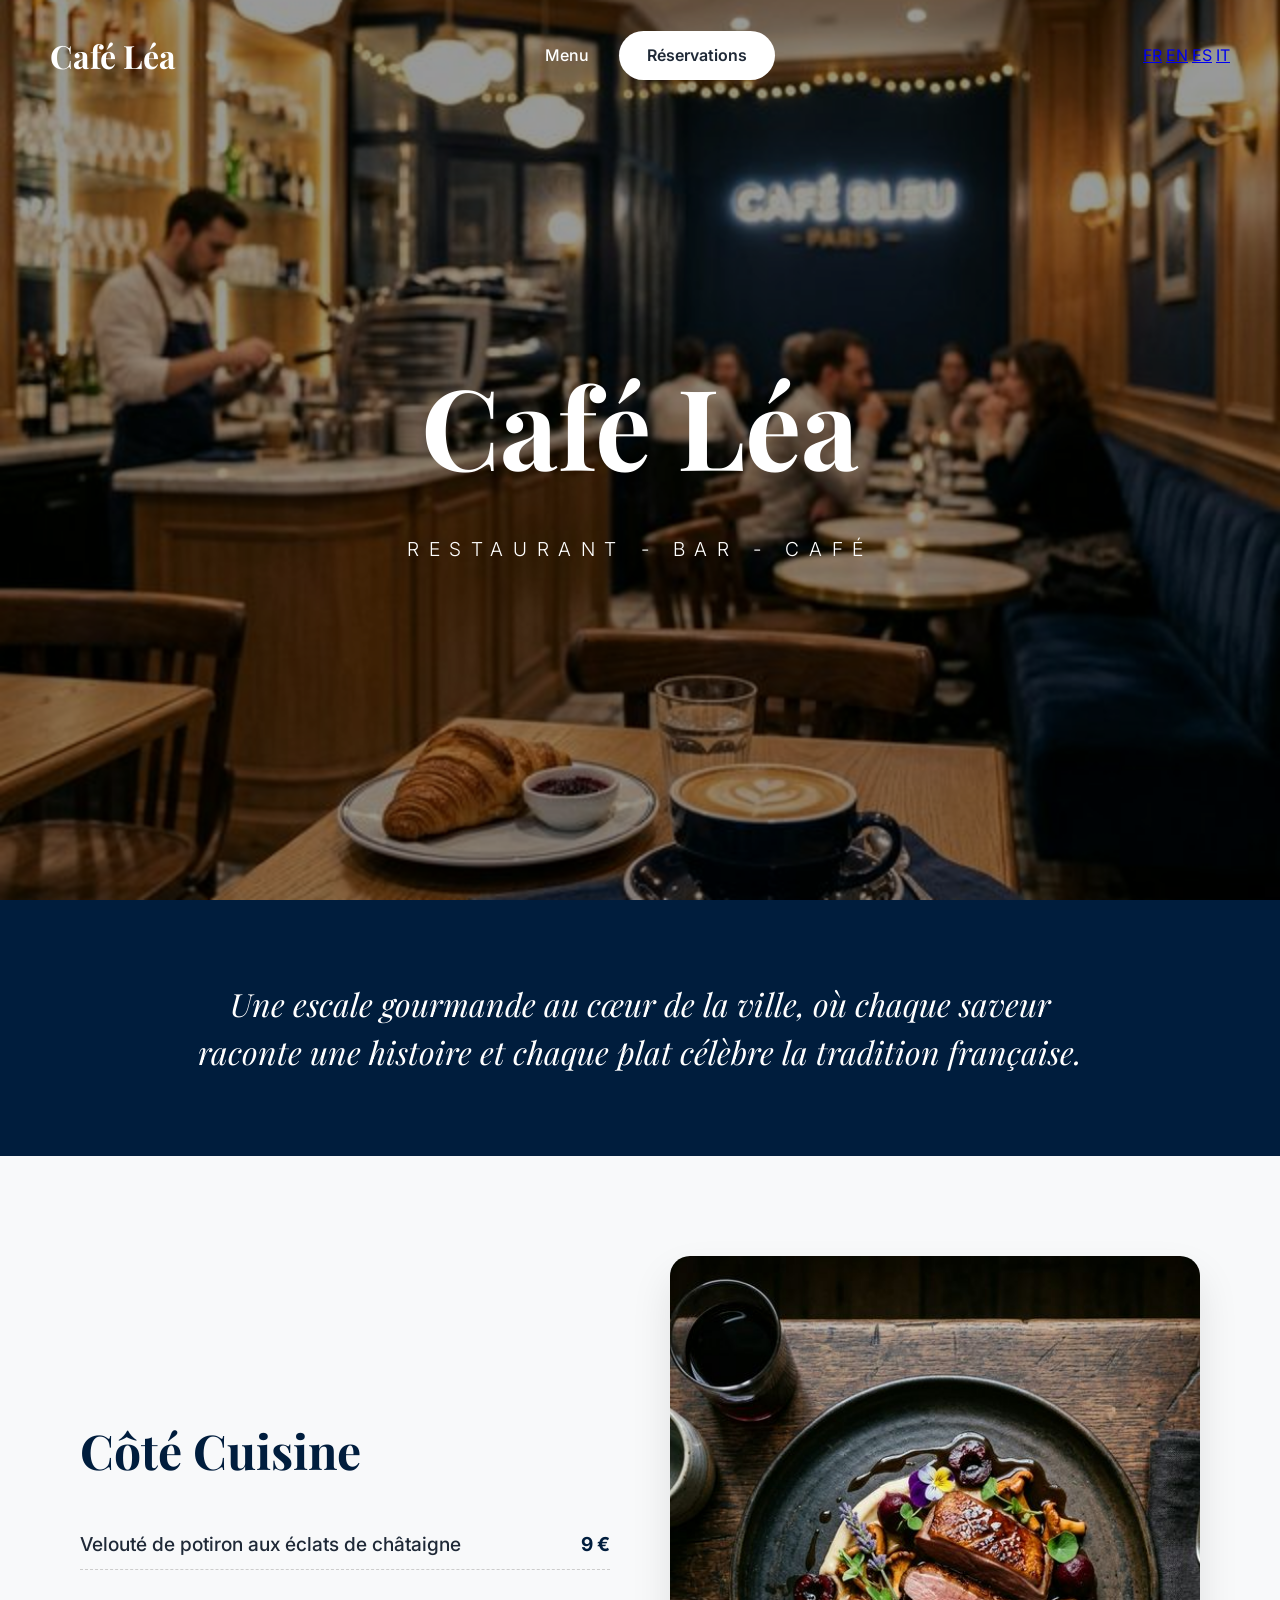
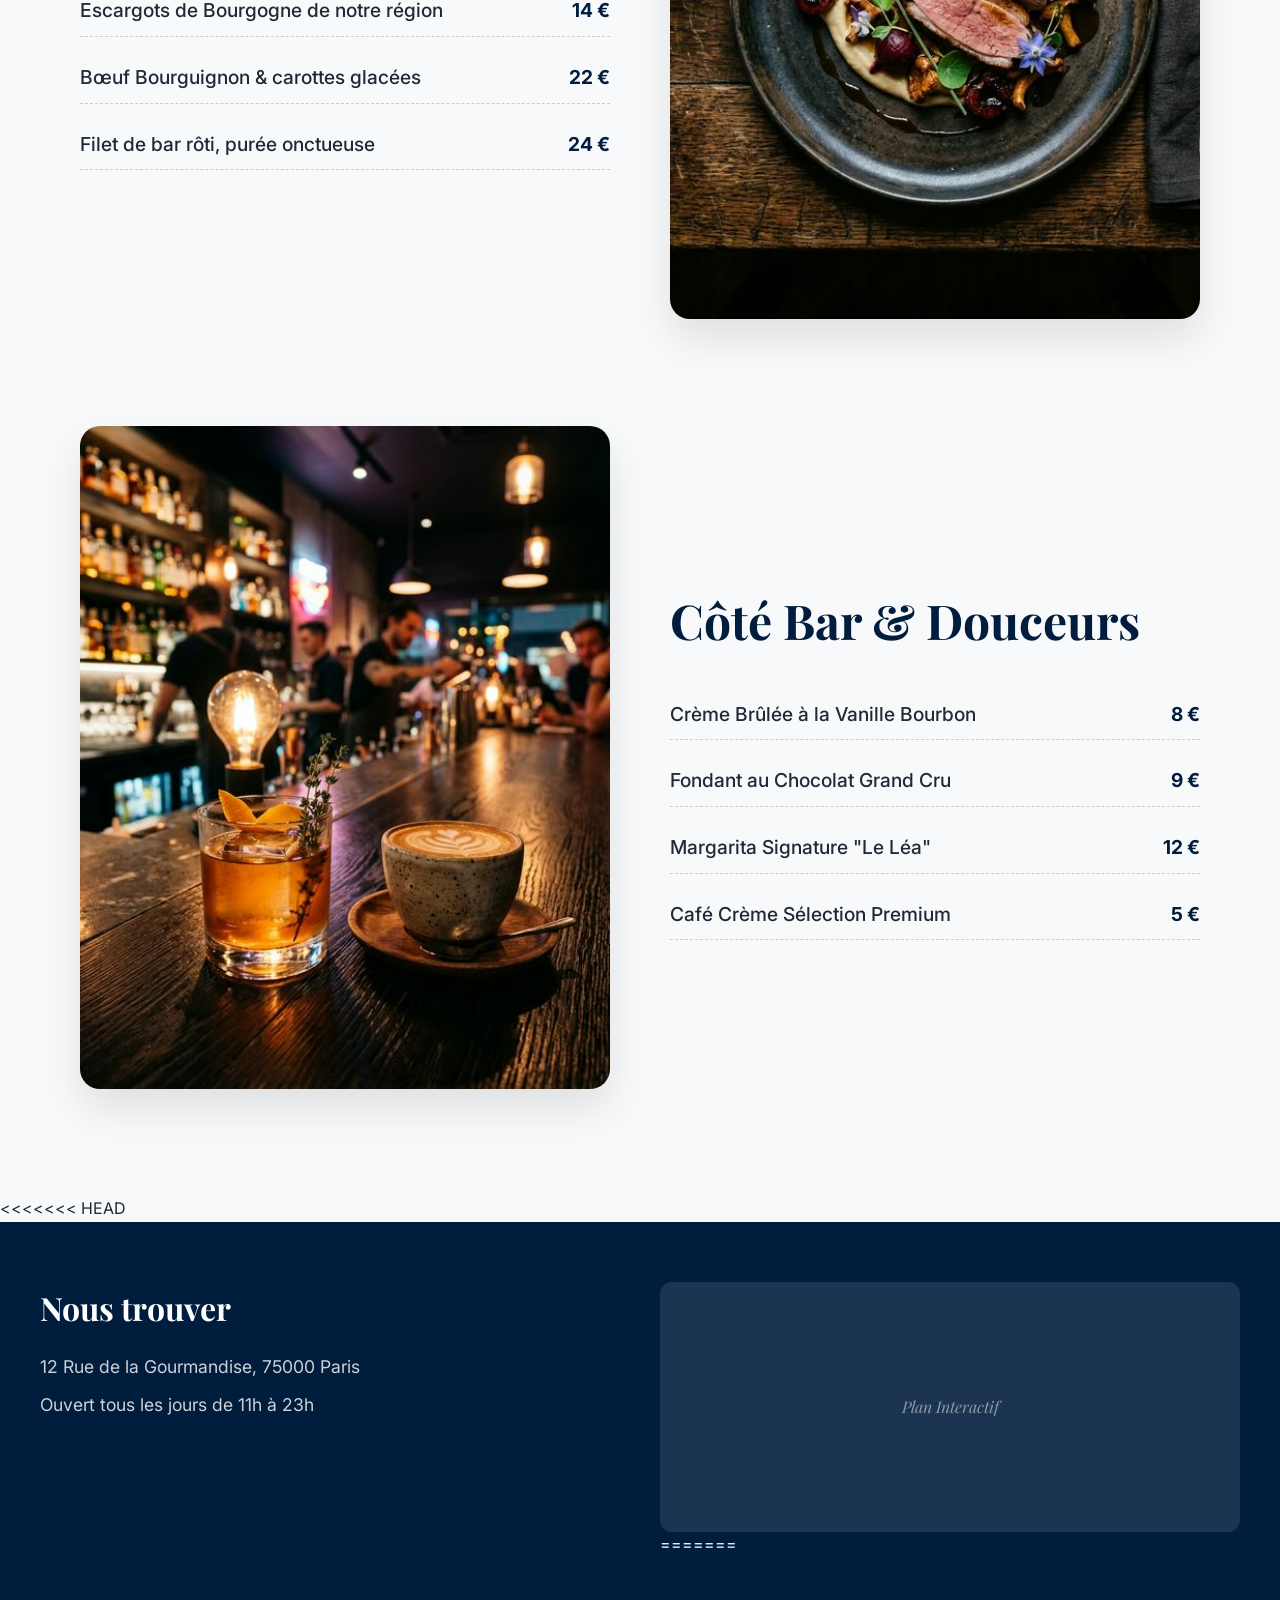
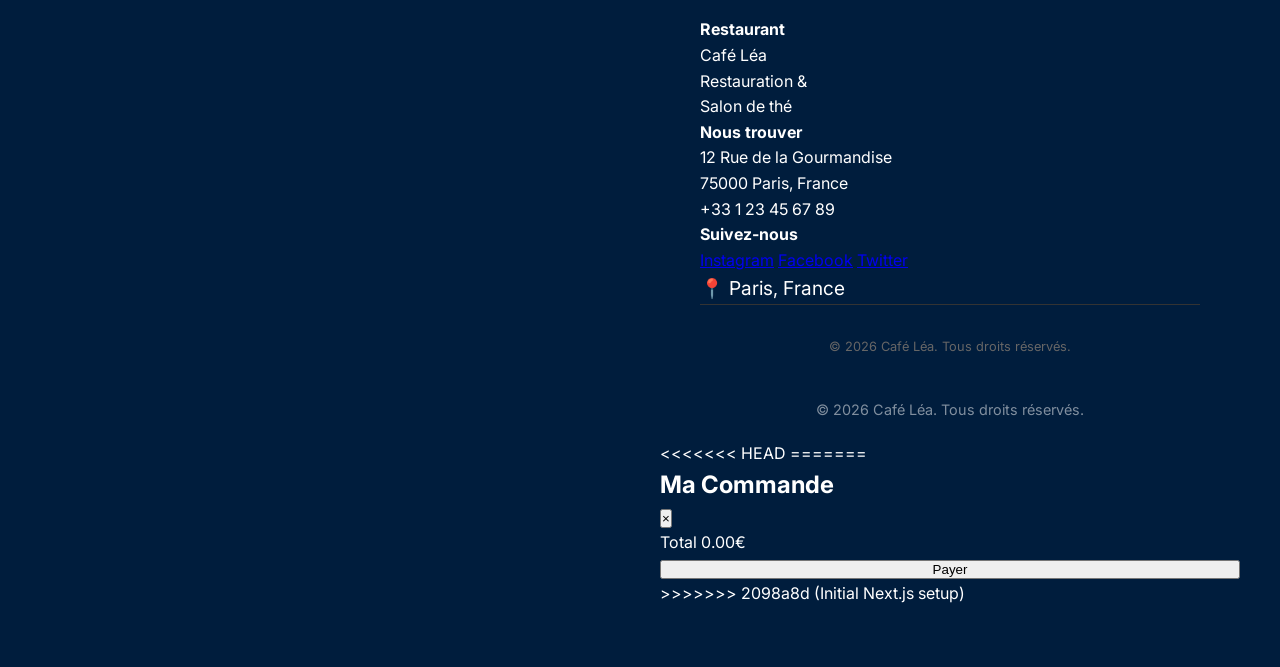
==== index.html @ f62dc9c4 "Initial Next.js setup" ====
<!DOCTYPE html>
<html lang="fr">

<head>
    <meta charset="UTF-8">
    <meta name="viewport" content="width=device-width, initial-scale=1.0">
    <title>Café Léa - Restaurant & Bar</title>
    <link rel="stylesheet" href="style.css">
    <link
        href="https://fonts.googleapis.com/css2?family=Playfair+Display:wght@400;600;700&family=Inter:wght@300;400;500;600&display=swap"
        rel="stylesheet">
</head>

<body>
    <!-- Header Navigation -->
    <header class="top-nav">
        <div class="logo">Café Léa</div>
        <nav>
            <a href="#menu" class="nav-link">Menu</a>
            <a href="reservation.html" class="nav-btn-reservation">Réservations</a>
        </nav>
        <div class="lang-switcher">
            <a href="#" class="lang-btn" data-lang="fr">FR</a>
            <a href="#" class="lang-btn" data-lang="en">EN</a>
            <a href="#" class="lang-btn" data-lang="es">ES</a>
            <a href="#" class="lang-btn" data-lang="it">IT</a>
        </div>
    </header>

    <!-- Hero Section -->
    <section class="hero" style="background-image: url('images/hero.png');">
        <div class="hero-overlay"></div>
        <div class="hero-content">
            <h1 class="hero-title">Café Léa</h1>
            <p class="hero-subtitle">RESTAURANT - BAR - CAFÉ</p>
        </div>
    </section>

    <!-- Navy Information Band -->
    <section class="info-band">
        <p>Une escale gourmande au cœur de la ville, où chaque saveur raconte une histoire et chaque plat célèbre la
            tradition française.</p>
    </section>

    <!-- Menu Sections -->
    <main id="menu">
        <!-- Section: Entrées & Plats -->
        <section class="grid-section">
            <div class="grid-text">
                <h2>Côté Cuisine</h2>
                <div class="menu-list">
                    <div class="menu-item">
                        <span class="item-name">Velouté de potiron aux éclats de châtaigne</span>
                        <span class="item-price">9 €</span>
                    </div>
                    <div class="menu-item">
                        <span class="item-name">Escargots de Bourgogne de notre région</span>
                        <span class="item-price">14 €</span>
                    </div>
                    <div class="menu-item">
                        <span class="item-name">Bœuf Bourguignon & carottes glacées</span>
                        <span class="item-price">22 €</span>
                    </div>
                    <div class="menu-item">
                        <span class="item-name">Filet de bar rôti, purée onctueuse</span>
                        <span class="item-price">24 €</span>
                    </div>
                </div>
            </div>
            <div class="grid-image">
                <img src="images/plat.png" alt="Plat du jour">
            </div>
        </section>

        <!-- Section: Desserts & Boissons -->
        <section class="grid-section reverse">
            <div class="grid-text">
                <h2>Côté Bar & Douceurs</h2>
                <div class="menu-list">
                    <div class="menu-item">
                        <span class="item-name">Crème Brûlée à la Vanille Bourbon</span>
                        <span class="item-price">8 €</span>
                    </div>
                    <div class="menu-item">
                        <span class="item-name">Fondant au Chocolat Grand Cru</span>
                        <span class="item-price">9 €</span>
                    </div>
                    <div class="menu-item">
                        <span class="item-name">Margarita Signature "Le Léa"</span>
                        <span class="item-price">12 €</span>
                    </div>
                    <div class="menu-item">
                        <span class="item-name">Café Crème Sélection Premium</span>
                        <span class="item-price">5 €</span>
                    </div>
                </div>
            </div>
            <div class="grid-image">
                <img src="images/boissons.png" alt="Cocktails et Desserts">
            </div>
        </section>
    </main>

    <<<<<<< HEAD <!-- Footer -->
        <footer>
            <div class="footer-content">
                <div class="footer-info">
                    <h3>Nous trouver</h3>
                    <p>12 Rue de la Gourmandise, 75000 Paris</p>
                    <p>Ouvert tous les jours de 11h à 23h</p>
                </div>
                <!-- Map placeholder -->
                <div class="footer-map">
                    <div class="map-placeholder">Plan Interactif</div>
                    =======
                    <footer class="footer">
                        <div class="container">
                            <div class="footer-grid">
                                <div class="footer-col reveal">
                                    <h4>Restaurant</h4>
                                    <p>Café Léa</p>
                                    <p>Restauration &<br>Salon de thé</p>
                                </div>
                                <div class="footer-col reveal">
                                    <h4>Nous trouver</h4>
                                    <p>12 Rue de la Gourmandise</p>
                                    <p>75000 Paris, France</p>
                                    <p>+33 1 23 45 67 89</p>
                                </div>
                                <div class="footer-col reveal">
                                    <h4>Suivez-nous</h4>
                                    <a href="#">Instagram</a>
                                    <a href="#">Facebook</a>
                                    <a href="#">Twitter</a>
                                </div>
                                <div class="footer-col reveal">
                                    <div class="footer-map">
                                        <span
                                            style="font-family: var(--font-serif); color: var(--accent-gold); font-size: 1.2rem;">📍
                                            Paris, France</span>
                                    </div>
                                </div>
                            </div>
                            <div style="border-top: 1px solid #333; padding-top: 2rem; text-align: center; color: #666; font-size: 0.8rem;"
                                data-i18n="footer_rights">
                                &copy; 2026 Café Léa. Tous droits réservés.
                                >>>>>>> 2098a8d (Initial Next.js setup)
                            </div>
                        </div>
                        <p class="copyright">&copy; 2026 Café Léa. Tous droits réservés.</p>
                    </footer>

                    <<<<<<< HEAD <script src="app.js">
                        </script>
                        =======
                        <!-- Cart Modal -->
                        <div id="cart-modal-overlay" class="cart-modal-overlay">
                            <div class="cart-modal">
                                <div class="cart-modal-header">
                                    <h2 data-i18n="cart_title">Ma Commande</h2>
                                    <button class="close-cart" id="close-cart-btn">&times;</button>
                                </div>
                                <div id="cart-items-list" class="cart-items-list">
                                    <!-- Items will be injected here -->
                                </div>
                                <div class="cart-modal-footer">
                                    <div class="cart-modal-total">
                                        <span data-i18n="total_label">Total</span>
                                        <span id="modal-total">0.00€</span>
                                    </div>
                                    <button class="btn btn-primary" style="width: 100%;"
                                        data-i18n="cart_pay">Payer</button>
                                </div>
                            </div>
                        </div>

                        <script src="script.js"></script>
                        >>>>>>> 2098a8d (Initial Next.js setup)
</body>

</html>
---- style.css ----
:root {
    --navy: #001D3D;
    --light: #F8F9FA;
    --dark: #1F2937;
    --font-heading: 'Playfair Display', serif;
    --font-body: 'Inter', sans-serif;
    --transition: all 0.3s ease;
}

* {
    margin: 0;
    padding: 0;
    box-sizing: border-box;
    scroll-behavior: smooth;
}

body {
    font-family: var(--font-body);
    background-color: var(--light);
    color: var(--dark);
    line-height: 1.6;
}

/* Header */
.top-nav {
    position: absolute;
    top: 0;
    left: 0;
    width: 100%;
    padding: 30px 50px;
    display: flex;
    justify-content: space-between;
    align-items: center;
    z-index: 1000;
}

.logo {
    font-family: var(--font-heading);
    font-size: 2rem;
    color: #FFF;
    font-weight: 700;
}

nav {
    display: flex;
    align-items: center;
    gap: 30px;
}

.nav-link {
    color: #FFF;
    text-decoration: none;
    font-size: 1rem;
    font-weight: 500;
    transition: var(--transition);
}

.nav-link:hover {
    opacity: 0.8;
}

.nav-btn-reservation {
    background: #FFF;
    color: var(--dark);
    padding: 12px 28px;
    border-radius: 30px;
    text-decoration: none;
    font-weight: 600;
    transition: var(--transition);
}

.nav-btn-reservation:hover {
    background: #E5E7EB;
    transform: translateY(-2px);
}

/* Hero Section */
.hero {
    height: 100vh;
    background-size: cover;
    background-position: center;
    position: relative;
    display: flex;
    align-items: center;
    justify-content: center;
}

.hero-overlay {
    position: absolute;
    inset: 0;
    background: rgba(0, 0, 0, 0.4);
}

.hero-content {
    position: relative;
    z-index: 2;
    text-align: center;
    color: #FFF;
}

.hero-title {
    font-family: var(--font-heading);
    font-size: 7rem;
    font-weight: 700;
    margin-bottom: 20px;
}

.hero-subtitle {
    font-size: 1.2rem;
    letter-spacing: 0.5em;
    font-weight: 300;
    text-transform: uppercase;
}

/* Info Band */
.info-band {
    background-color: var(--navy);
    color: #FFF;
    padding: 80px 20px;
    text-align: center;
}

.info-band p {
    font-family: var(--font-heading);
    font-size: 2rem;
    max-width: 900px;
    margin: 0 auto;
    font-style: italic;
    line-height: 1.5;
}

/* Grid Sections (Menu/Boissons) */
.grid-section {
    max-width: 1200px;
    margin: 100px auto;
    padding: 0 40px;
    display: grid;
    grid-template-columns: 1fr 1fr;
    gap: 60px;
    align-items: center;
}

.grid-section.reverse {
    direction: rtl;
}

.grid-section.reverse>* {
    direction: ltr;
}

.grid-text h2 {
    font-family: var(--font-heading);
    font-size: 3rem;
    color: var(--navy);
    margin-bottom: 40px;
}

.menu-list {
    display: flex;
    flex-direction: column;
    gap: 25px;
}

.menu-item {
    display: flex;
    justify-content: space-between;
    border-bottom: 1px dashed #CCC;
    padding-bottom: 10px;
    font-size: 1.2rem;
}

.item-name {
    font-weight: 500;
}

.item-price {
    font-weight: 700;
    color: var(--navy);
}

.grid-image img {
    width: 100%;
    aspect-ratio: 4/5;
    object-fit: cover;
    border-radius: 20px;
    box-shadow: 0 20px 40px rgba(0, 0, 0, 0.1);
}

/* Footer */
footer {
    background-color: var(--navy);
    color: #FFF;
    padding: 60px 40px 20px;
}

.footer-content {
    max-width: 1200px;
    margin: 0 auto;
    display: grid;
    grid-template-columns: 1fr 1fr;
    gap: 40px;
    margin-bottom: 40px;
}

.footer-info h3 {
    font-family: var(--font-heading);
    font-size: 2rem;
    margin-bottom: 20px;
    color: #FFF;
}

.footer-info p {
    font-size: 1.1rem;
    margin-bottom: 10px;
    opacity: 0.8;
}

.map-placeholder {
    width: 100%;
    height: 250px;
    background: rgba(255, 255, 255, 0.1);
    border-radius: 12px;
    display: flex;
    align-items: center;
    justify-content: center;
    font-family: var(--font-heading);
    font-style: italic;
    color: rgba(255, 255, 255, 0.5);
}

.copyright {
    text-align: center;
    opacity: 0.5;
    font-size: 0.9rem;
    margin-top: 40px;
}

/* Reservation Page Layout */
.reservation-layout {
    display: flex;
    min-height: 100vh;
    background-color: var(--light);
}

.res-calendar-side {
    flex: 1;
    padding: 60px;
    display: flex;
    flex-direction: column;
}

.res-form-side {
    flex: 1;
    background: #FFF;
    padding: 60px;
    box-shadow: -10px 0 30px rgba(0, 0, 0, 0.02);
    display: flex;
    flex-direction: column;
    justify-content: center;
}

.res-back {
    text-decoration: none;
    color: var(--navy);
    font-weight: 600;
    margin-bottom: 60px;
    display: inline-block;
}

.cal-header {
    display: flex;
    justify-content: space-between;
    margin-bottom: 40px;
    font-family: var(--font-heading);
    font-size: 2rem;
    color: var(--navy);
}

.cal-nav {
    background: none;
    border: none;
    font-size: 1.5rem;
    cursor: pointer;
    color: var(--navy);
}

/* Grid for actual calendar dates */
.cal-grid {
    display: grid;
    grid-template-columns: repeat(7, 1fr);
    gap: 15px;
    text-align: center;
}

.cal-day-name {
    font-weight: 600;
    font-size: 0.9rem;
    color: #888;
    margin-bottom: 10px;
}

.cal-day {
    aspect-ratio: 1;
    display: flex;
    align-items: center;
    justify-content: center;
    border-radius: 50%;
    cursor: pointer;
    font-weight: 500;
    transition: var(--transition);
}

.cal-day:hover:not(.empty) {
    background: #E5E7EB;
}

.cal-day.selected {
    background: var(--navy);
    color: #FFF;
}

.cal-day.empty {
    cursor: default;
}

/* Form Elements */
.res-form-side h2 {
    font-family: var(--font-heading);
    font-size: 3rem;
    color: var(--navy);
    margin-bottom: 40px;
}

.form-group {
    margin-bottom: 25px;
}

.form-group label {
    display: block;
    margin-bottom: 10px;
    font-weight: 500;
    color: var(--dark);
}

.form-group input,
.form-group select {
    width: 100%;
    padding: 15px;
    border: 1px solid #CCC;
    border-radius: 8px;
    font-family: var(--font-body);
    font-size: 1rem;
}

.time-grid {
    display: grid;
    grid-template-columns: repeat(3, 1fr);
    gap: 10px;
}

.time-slot {
    padding: 12px;
    border: 1px solid #CCC;
    border-radius: 8px;
    text-align: center;
    cursor: pointer;
    transition: var(--transition);
}

.time-slot:hover {
    border-color: var(--navy);
    color: var(--navy);
}

.time-slot.selected {
    background: var(--navy);
    color: #FFF;
    border-color: var(--navy);
}

.res-submit {
    width: 100%;
    padding: 18px;
    background: var(--navy);
    color: #FFF;
    border: none;
    border-radius: 8px;
    font-family: var(--font-body);
    font-size: 1.2rem;
    font-weight: 600;
    cursor: pointer;
    margin-top: 20px;
    transition: var(--transition);
}

.res-submit:hover {
    opacity: 0.9;
    transform: translateY(-2px);
}

@media (max-width: 900px) {

    .grid-section,
    .footer-content,
    .reservation-layout {
        grid-template-columns: 1fr;
        flex-direction: column;
    }

    .hero-title {
        font-size: 4rem;
    }

    .info-band p {
        font-size: 1.5rem;
    }

    .top-nav {
        flex-direction: column;
        gap: 20px;
        padding: 20px;
    }
}
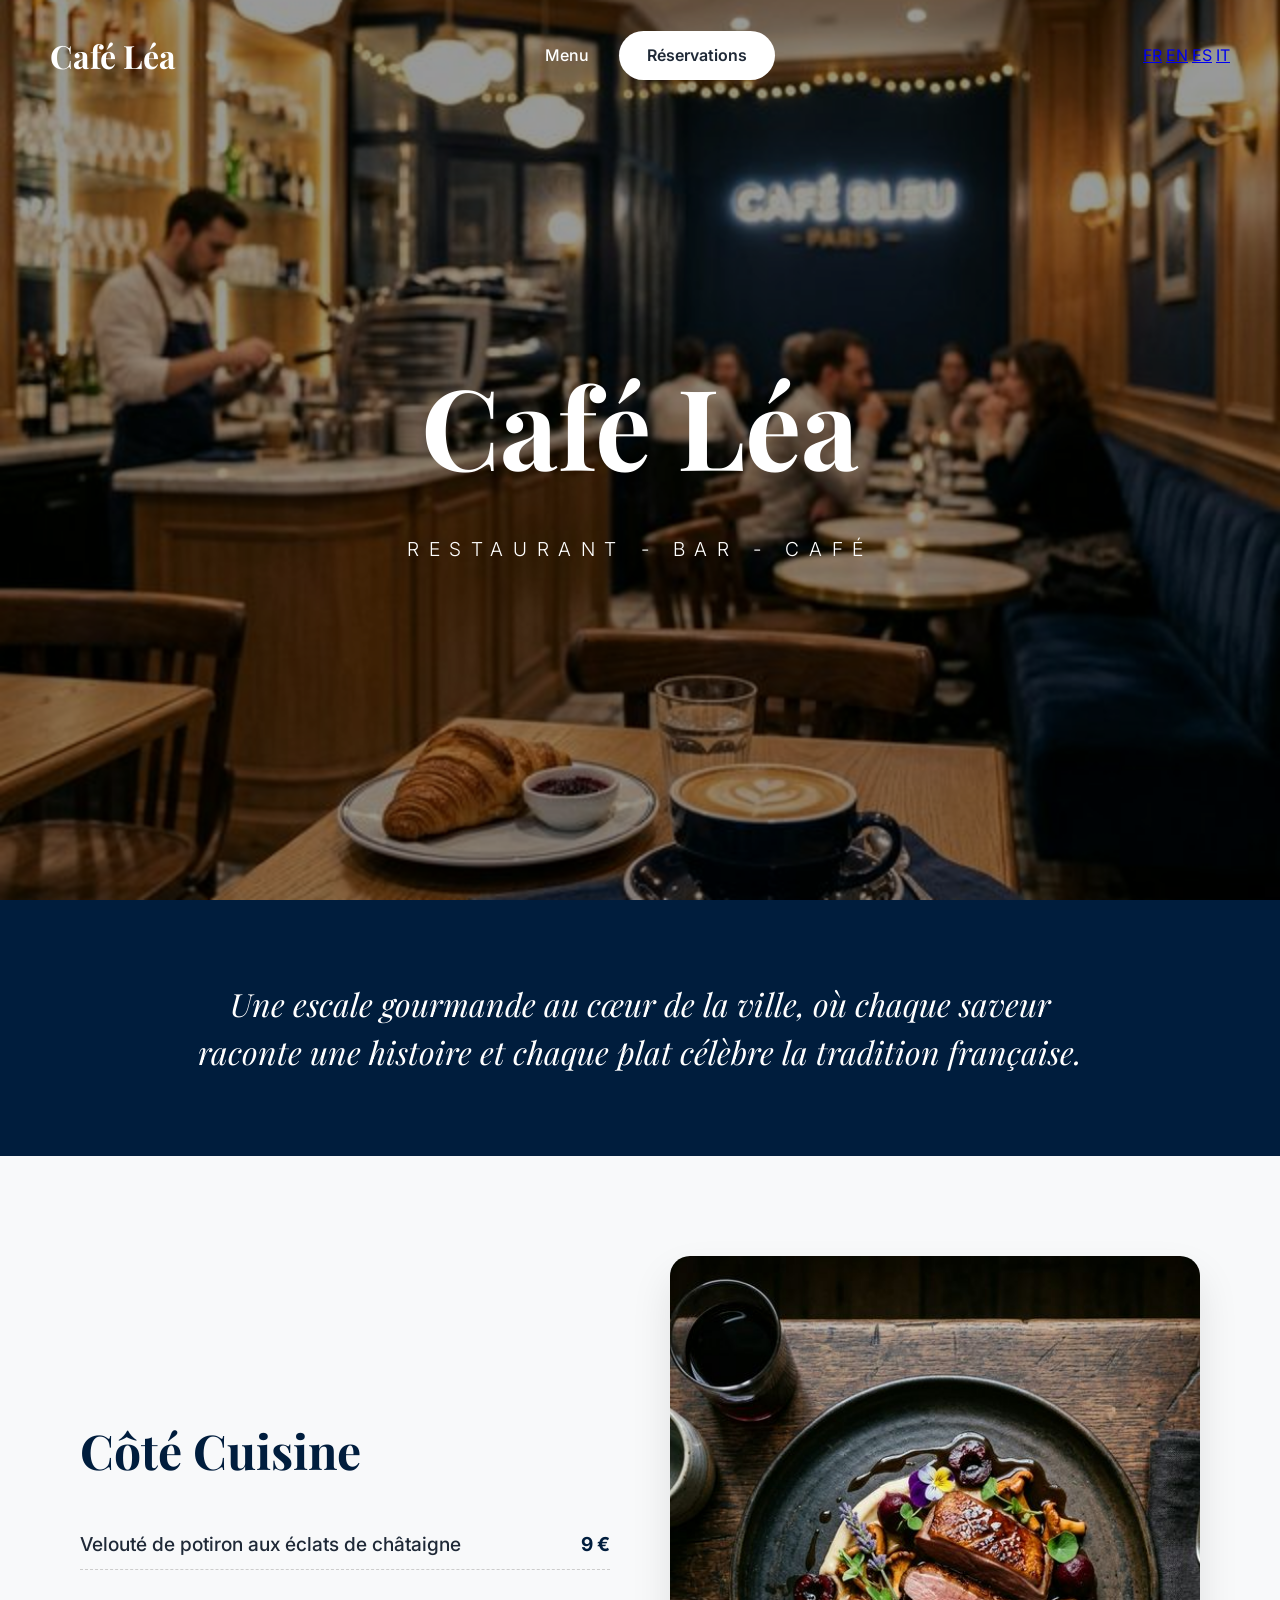
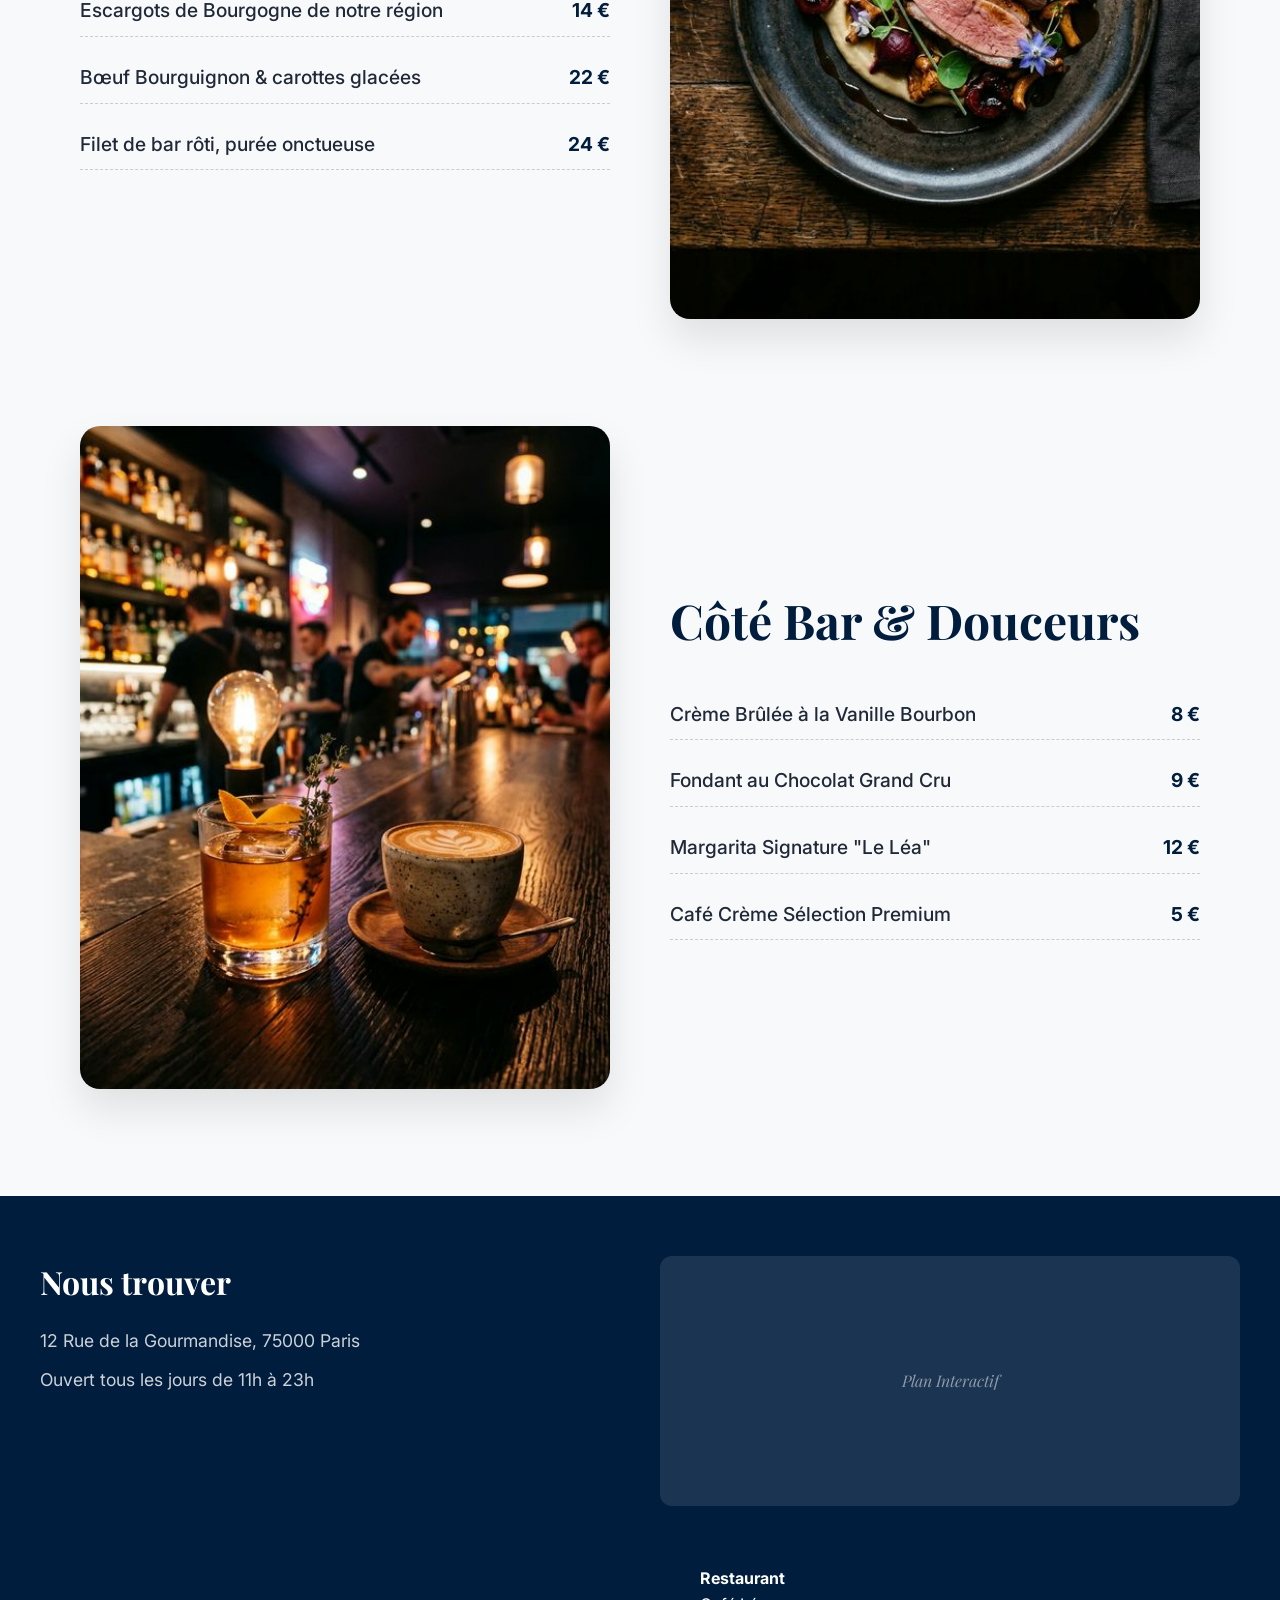
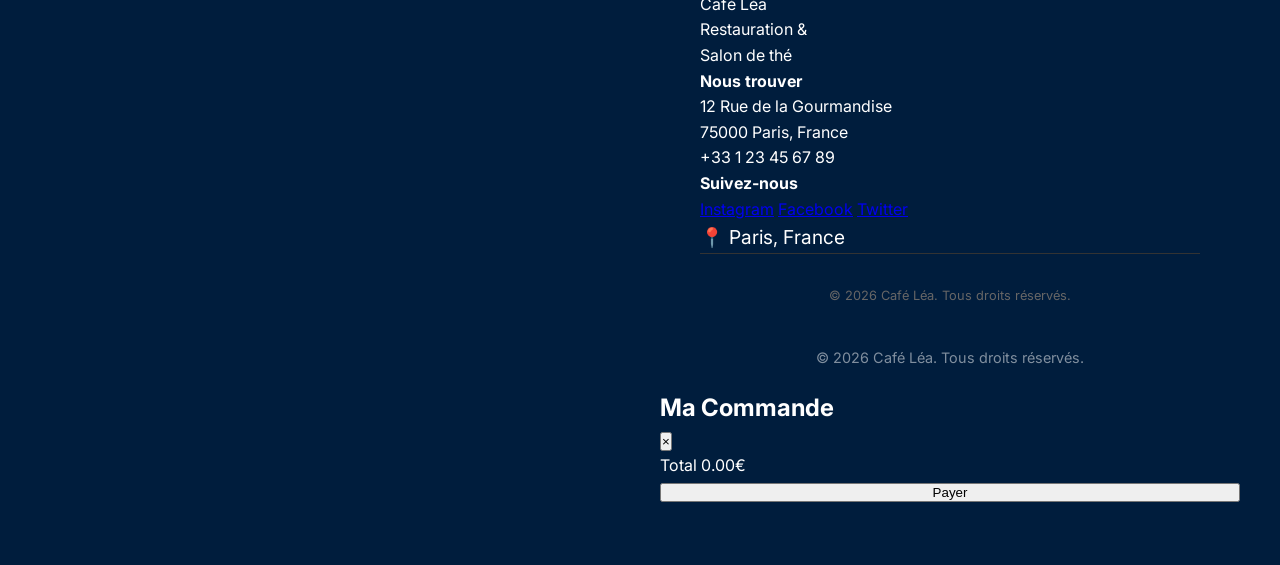
==== commit f9baa06f: "wip" ====
--- a/index.html
+++ b/index.html
@@ -101,81 +101,77 @@
         </section>
     </main>
 
-    <<<<<<< HEAD <!-- Footer -->
-        <footer>
-            <div class="footer-content">
-                <div class="footer-info">
-                    <h3>Nous trouver</h3>
-                    <p>12 Rue de la Gourmandise, 75000 Paris</p>
-                    <p>Ouvert tous les jours de 11h à 23h</p>
-                </div>
-                <!-- Map placeholder -->
-                <div class="footer-map">
-                    <div class="map-placeholder">Plan Interactif</div>
-                    =======
-                    <footer class="footer">
-                        <div class="container">
-                            <div class="footer-grid">
-                                <div class="footer-col reveal">
-                                    <h4>Restaurant</h4>
-                                    <p>Café Léa</p>
-                                    <p>Restauration &<br>Salon de thé</p>
-                                </div>
-                                <div class="footer-col reveal">
-                                    <h4>Nous trouver</h4>
-                                    <p>12 Rue de la Gourmandise</p>
-                                    <p>75000 Paris, France</p>
-                                    <p>+33 1 23 45 67 89</p>
-                                </div>
-                                <div class="footer-col reveal">
-                                    <h4>Suivez-nous</h4>
-                                    <a href="#">Instagram</a>
-                                    <a href="#">Facebook</a>
-                                    <a href="#">Twitter</a>
-                                </div>
-                                <div class="footer-col reveal">
-                                    <div class="footer-map">
-                                        <span
-                                            style="font-family: var(--font-serif); color: var(--accent-gold); font-size: 1.2rem;">📍
-                                            Paris, France</span>
-                                    </div>
-                                </div>
+    <footer>
+        <div class="footer-content">
+            <div class="footer-info">
+                <h3>Nous trouver</h3>
+                <p>12 Rue de la Gourmandise, 75000 Paris</p>
+                <p>Ouvert tous les jours de 11h à 23h</p>
+            </div>
+            <!-- Map placeholder -->
+            <div class="footer-map">
+                <div class="map-placeholder">Plan Interactif</div>
+                <footer class="footer">
+                    <div class="container">
+                        <div class="footer-grid">
+                            <div class="footer-col reveal">
+                                <h4>Restaurant</h4>
+                                <p>Café Léa</p>
+                                <p>Restauration &<br>Salon de thé</p>
                             </div>
-                            <div style="border-top: 1px solid #333; padding-top: 2rem; text-align: center; color: #666; font-size: 0.8rem;"
-                                data-i18n="footer_rights">
-                                &copy; 2026 Café Léa. Tous droits réservés.
-                                >>>>>>> 2098a8d (Initial Next.js setup)
+                            <div class="footer-col reveal">
+                                <h4>Nous trouver</h4>
+                                <p>12 Rue de la Gourmandise</p>
+                                <p>75000 Paris, France</p>
+                                <p>+33 1 23 45 67 89</p>
                             </div>
-                        </div>
-                        <p class="copyright">&copy; 2026 Café Léa. Tous droits réservés.</p>
-                    </footer>
-
-                    <<<<<<< HEAD <script src="app.js">
-                        </script>
-                        =======
-                        <!-- Cart Modal -->
-                        <div id="cart-modal-overlay" class="cart-modal-overlay">
-                            <div class="cart-modal">
-                                <div class="cart-modal-header">
-                                    <h2 data-i18n="cart_title">Ma Commande</h2>
-                                    <button class="close-cart" id="close-cart-btn">&times;</button>
-                                </div>
-                                <div id="cart-items-list" class="cart-items-list">
-                                    <!-- Items will be injected here -->
-                                </div>
-                                <div class="cart-modal-footer">
-                                    <div class="cart-modal-total">
-                                        <span data-i18n="total_label">Total</span>
-                                        <span id="modal-total">0.00€</span>
-                                    </div>
-                                    <button class="btn btn-primary" style="width: 100%;"
-                                        data-i18n="cart_pay">Payer</button>
+                            <div class="footer-col reveal">
+                                <h4>Suivez-nous</h4>
+                                <a href="#">Instagram</a>
+                                <a href="#">Facebook</a>
+                                <a href="#">Twitter</a>
+                            </div>
+                            <div class="footer-col reveal">
+                                <div class="footer-map">
+                                    <span
+                                        style="font-family: var(--font-serif); color: var(--accent-gold); font-size: 1.2rem;">📍
+                                        Paris, France</span>
                                 </div>
                             </div>
                         </div>
+                        <div style="border-top: 1px solid #333; padding-top: 2rem; text-align: center; color: #666; font-size: 0.8rem;"
+                            data-i18n="footer_rights">
+                            &copy; 2026 Café Léa. Tous droits réservés.
 
-                        <script src="script.js"></script>
-                        >>>>>>> 2098a8d (Initial Next.js setup)
+                        </div>
+                    </div>
+                    <p class="copyright">&copy; 2026 Café Léa. Tous droits réservés.</p>
+                </footer>
+
+                <script src="app.js">
+                </script>
+                <!-- Cart Modal -->
+                <div id="cart-modal-overlay" class="cart-modal-overlay">
+                    <div class="cart-modal">
+                        <div class="cart-modal-header">
+                            <h2 data-i18n="cart_title">Ma Commande</h2>
+                            <button class="close-cart" id="close-cart-btn">&times;</button>
+                        </div>
+                        <div id="cart-items-list" class="cart-items-list">
+                            <!-- Items will be injected here -->
+                        </div>
+                        <div class="cart-modal-footer">
+                            <div class="cart-modal-total">
+                                <span data-i18n="total_label">Total</span>
+                                <span id="modal-total">0.00€</span>
+                            </div>
+                            <button class="btn btn-primary" style="width: 100%;" data-i18n="cart_pay">Payer</button>
+                        </div>
+                    </div>
+                </div>
+
+                <script src="script.js"></script>
+
 </body>
 
 </html>
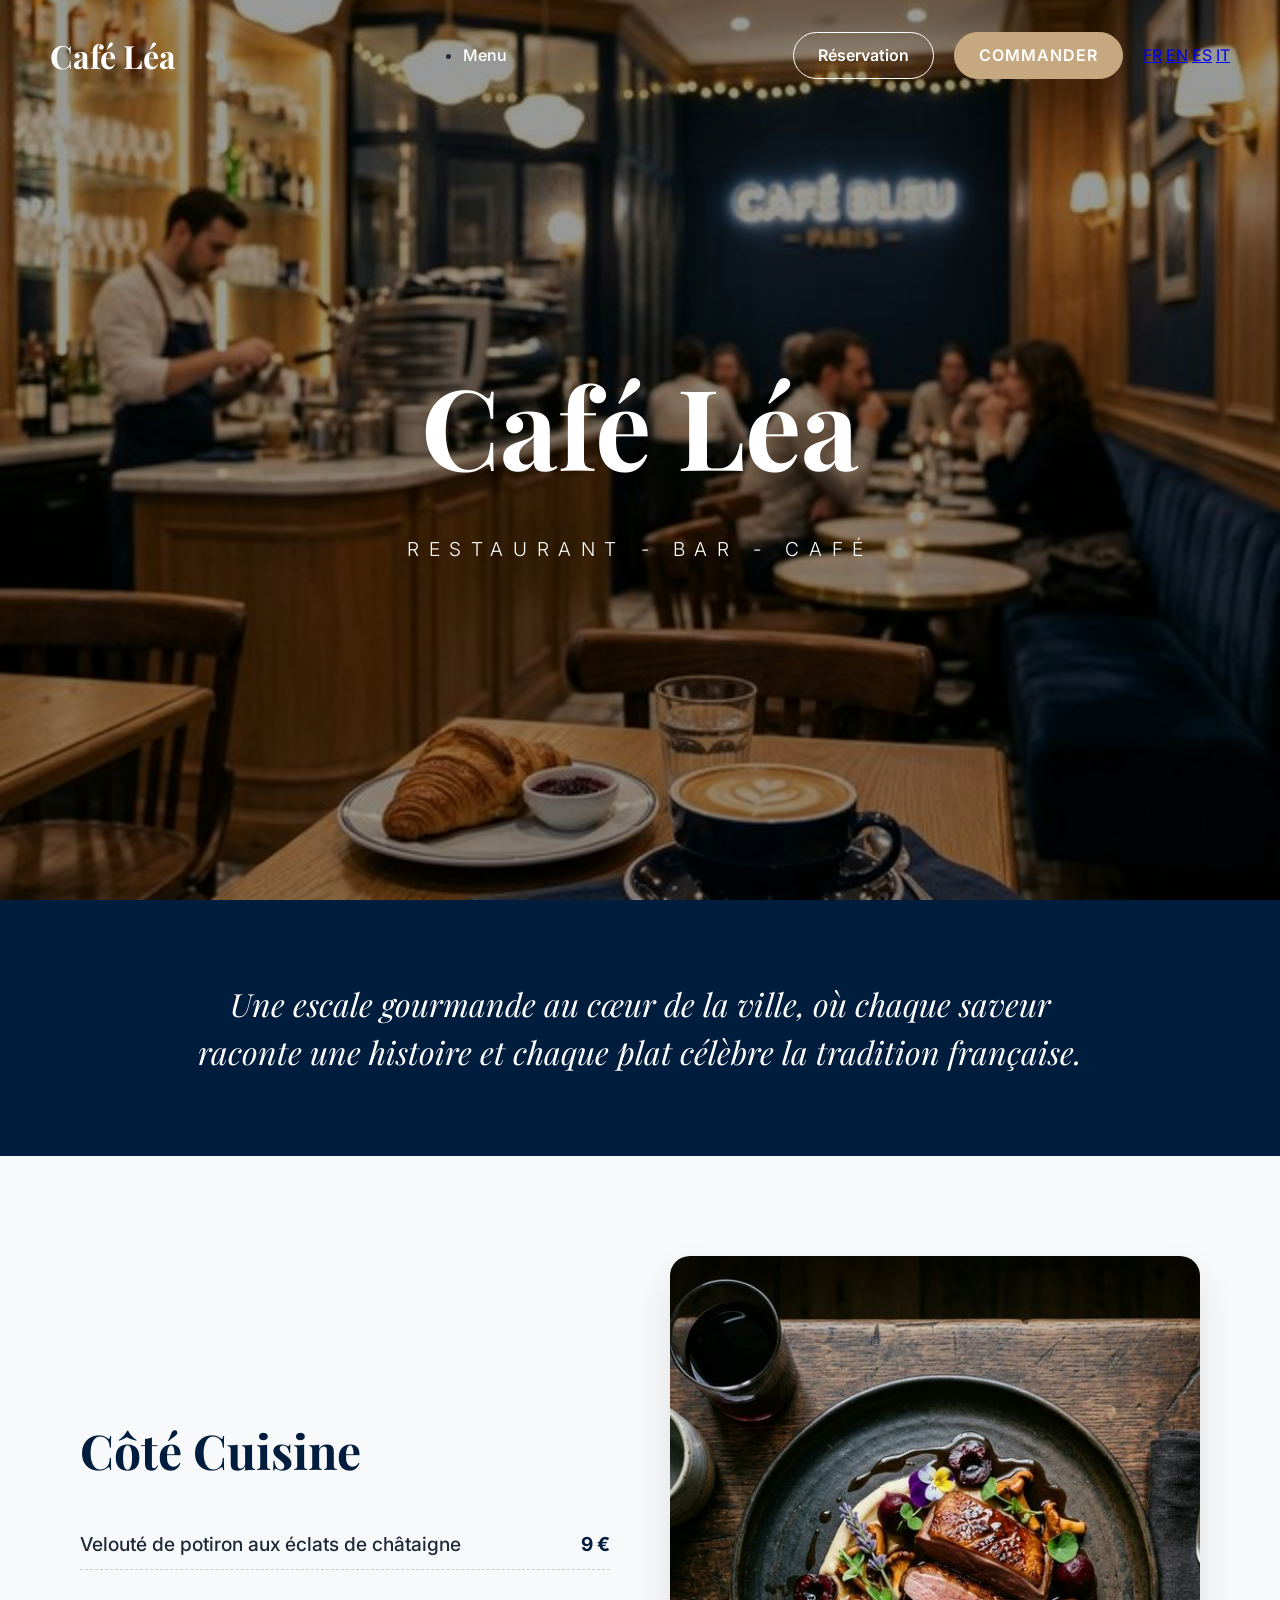
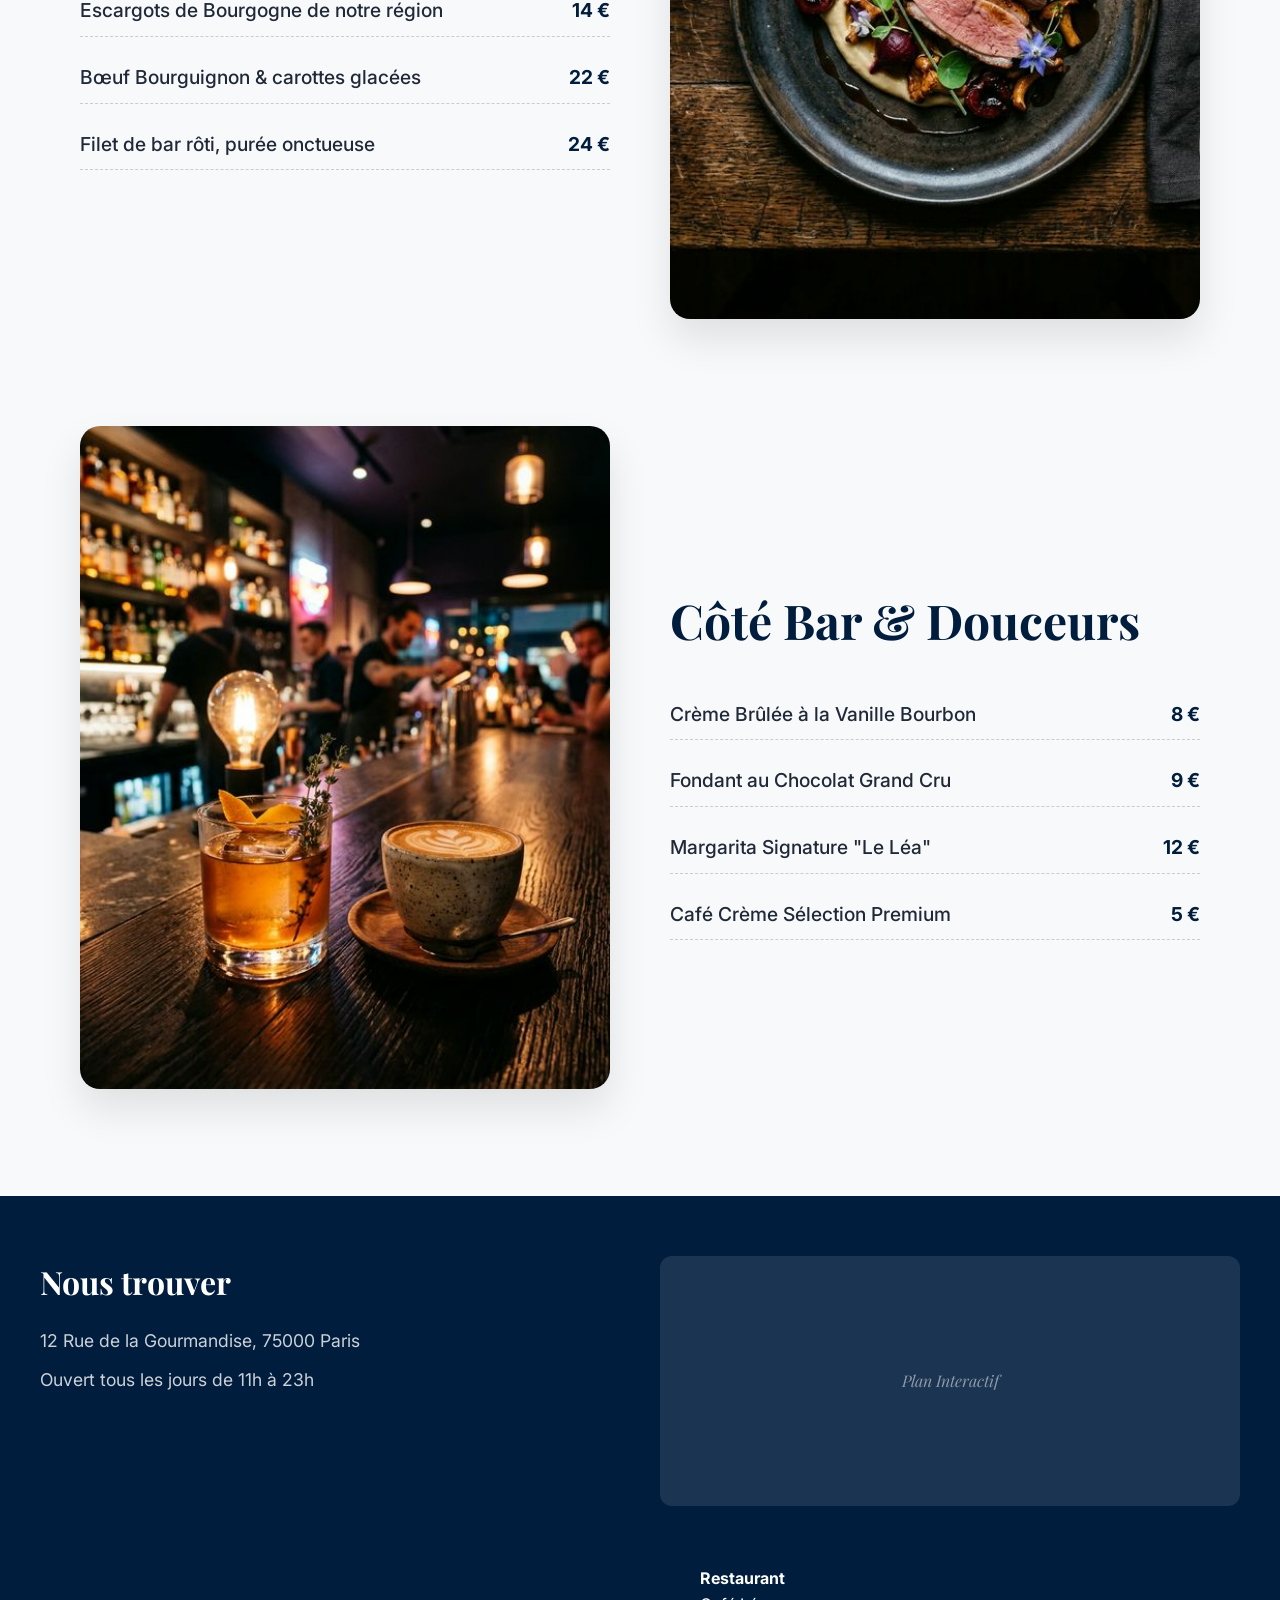
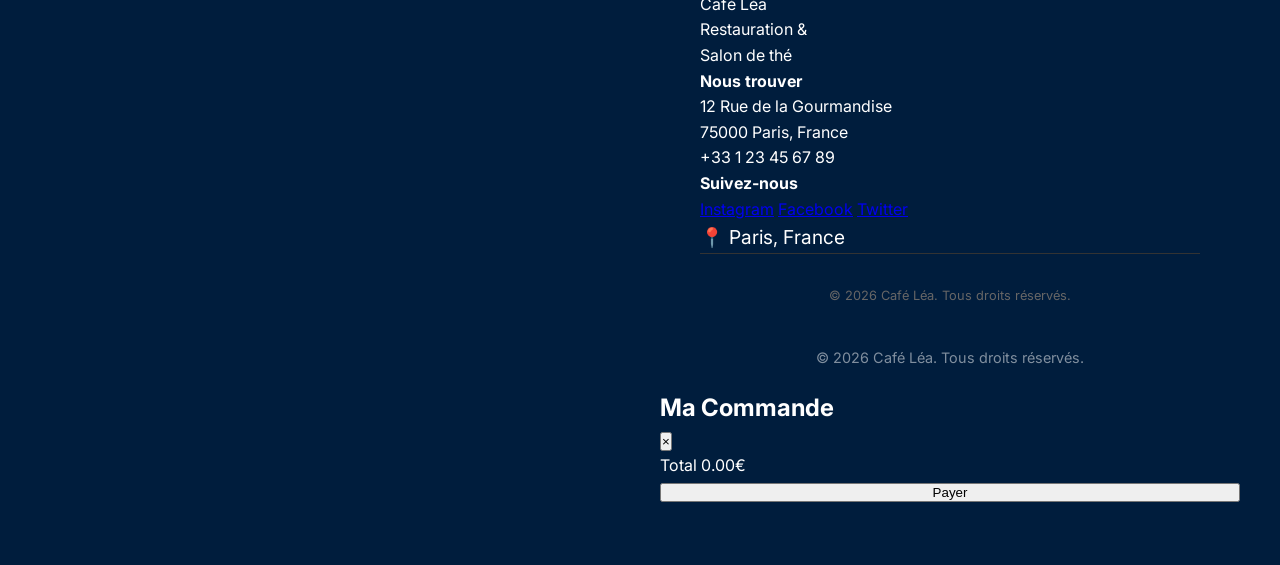
==== commit dd3f4fe2: "style: header aesthetics with order and reservation buttons" ====
--- a/index.html
+++ b/index.html
@@ -16,14 +16,19 @@
     <header class="top-nav">
         <div class="logo">Café Léa</div>
         <nav>
-            <a href="#menu" class="nav-link">Menu</a>
-            <a href="reservation.html" class="nav-btn-reservation">Réservations</a>
+            <ul>
+                <li><a href="menu.html" data-i18n="nav_menu" class="nav-link">Menu</a></li>
+            </ul>
         </nav>
-        <div class="lang-switcher">
-            <a href="#" class="lang-btn" data-lang="fr">FR</a>
-            <a href="#" class="lang-btn" data-lang="en">EN</a>
-            <a href="#" class="lang-btn" data-lang="es">ES</a>
-            <a href="#" class="lang-btn" data-lang="it">IT</a>
+        <div class="header-actions" style="display: flex; align-items: center; gap: 20px;">
+            <a href="reservation.html" class="nav-btn-reservation" data-i18n="nav_reservation">Réservation</a>
+            <a href="commander.html" class="nav-btn-order" data-i18n="nav_order">Commander</a>
+            <div class="lang-switcher">
+                <a href="#" class="lang-btn" data-lang="fr">FR</a>
+                <a href="#" class="lang-btn" data-lang="en">EN</a>
+                <a href="#" class="lang-btn" data-lang="es">ES</a>
+                <a href="#" class="lang-btn" data-lang="it">IT</a>
+            </div>
         </div>
     </header>
 
--- a/style.css
+++ b/style.css
@@ -60,9 +60,10 @@
 }
 
 .nav-btn-reservation {
-    background: #FFF;
-    color: var(--dark);
-    padding: 12px 28px;
+    background: transparent;
+    color: #FFF;
+    padding: 10px 24px;
+    border: 1px solid #FFF;
     border-radius: 30px;
     text-decoration: none;
     font-weight: 600;
@@ -70,8 +71,41 @@
 }
 
 .nav-btn-reservation:hover {
-    background: #E5E7EB;
+    background: rgba(255,255,255,0.1);
     transform: translateY(-2px);
+}
+
+.nav-btn-order {
+    background: #C5A880; /* Gold */
+    color: #FFF;
+    padding: 10px 24px;
+    border: 1px solid #C5A880;
+    border-radius: 30px;
+    text-decoration: none;
+    font-weight: 600;
+    text-transform: uppercase;
+    letter-spacing: 1px;
+    transition: var(--transition);
+}
+
+.nav-btn-order:hover {
+    background: transparent;
+    color: #C5A880;
+    transform: translateY(-2px);
+}
+
+/* Adjust dark/scrolled header text colors */
+.scrolled .nav-link, 
+.scrolled .nav-btn-reservation,
+.scrolled .logo,
+.scrolled .lang-btn {
+    color: var(--dark);
+}
+.scrolled .nav-btn-reservation {
+    border-color: var(--dark);
+}
+.scrolled .nav-btn-reservation:hover {
+    background: rgba(0,0,0,0.05);
 }
 
 /* Hero Section */
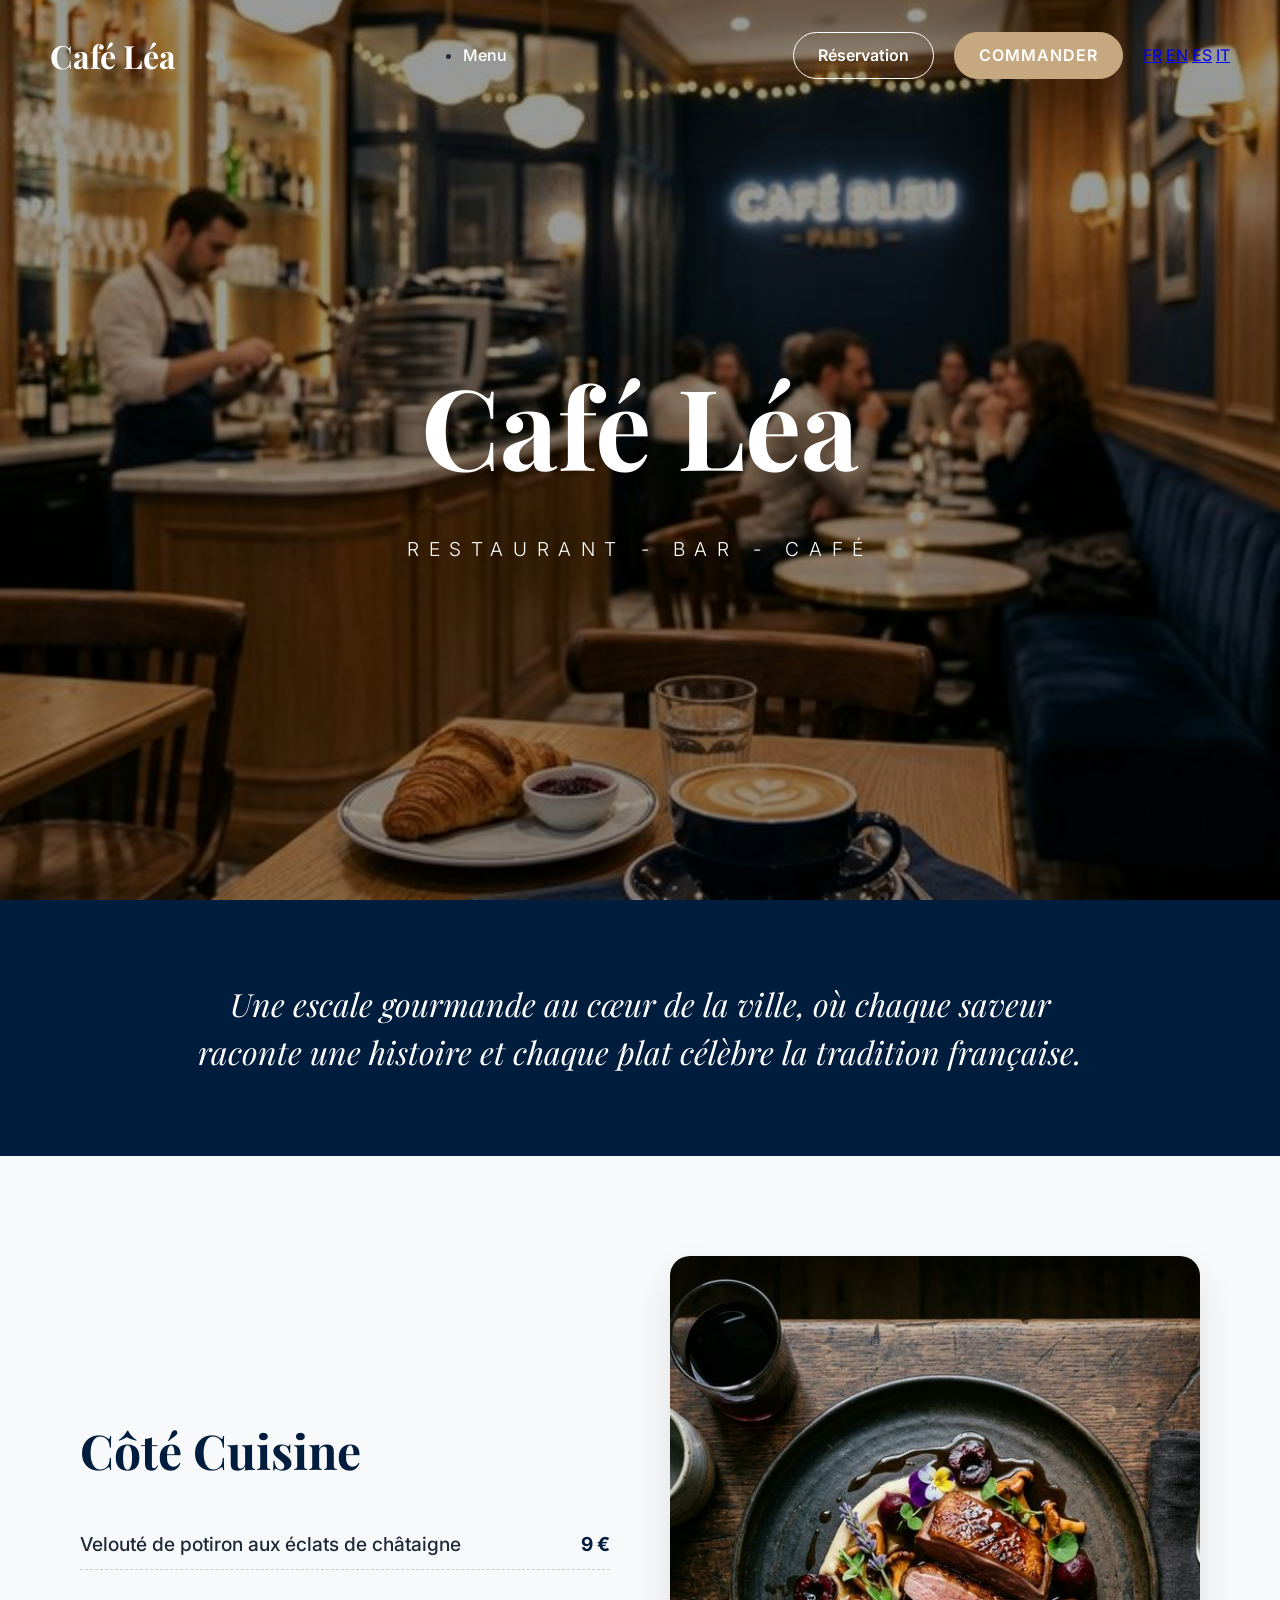
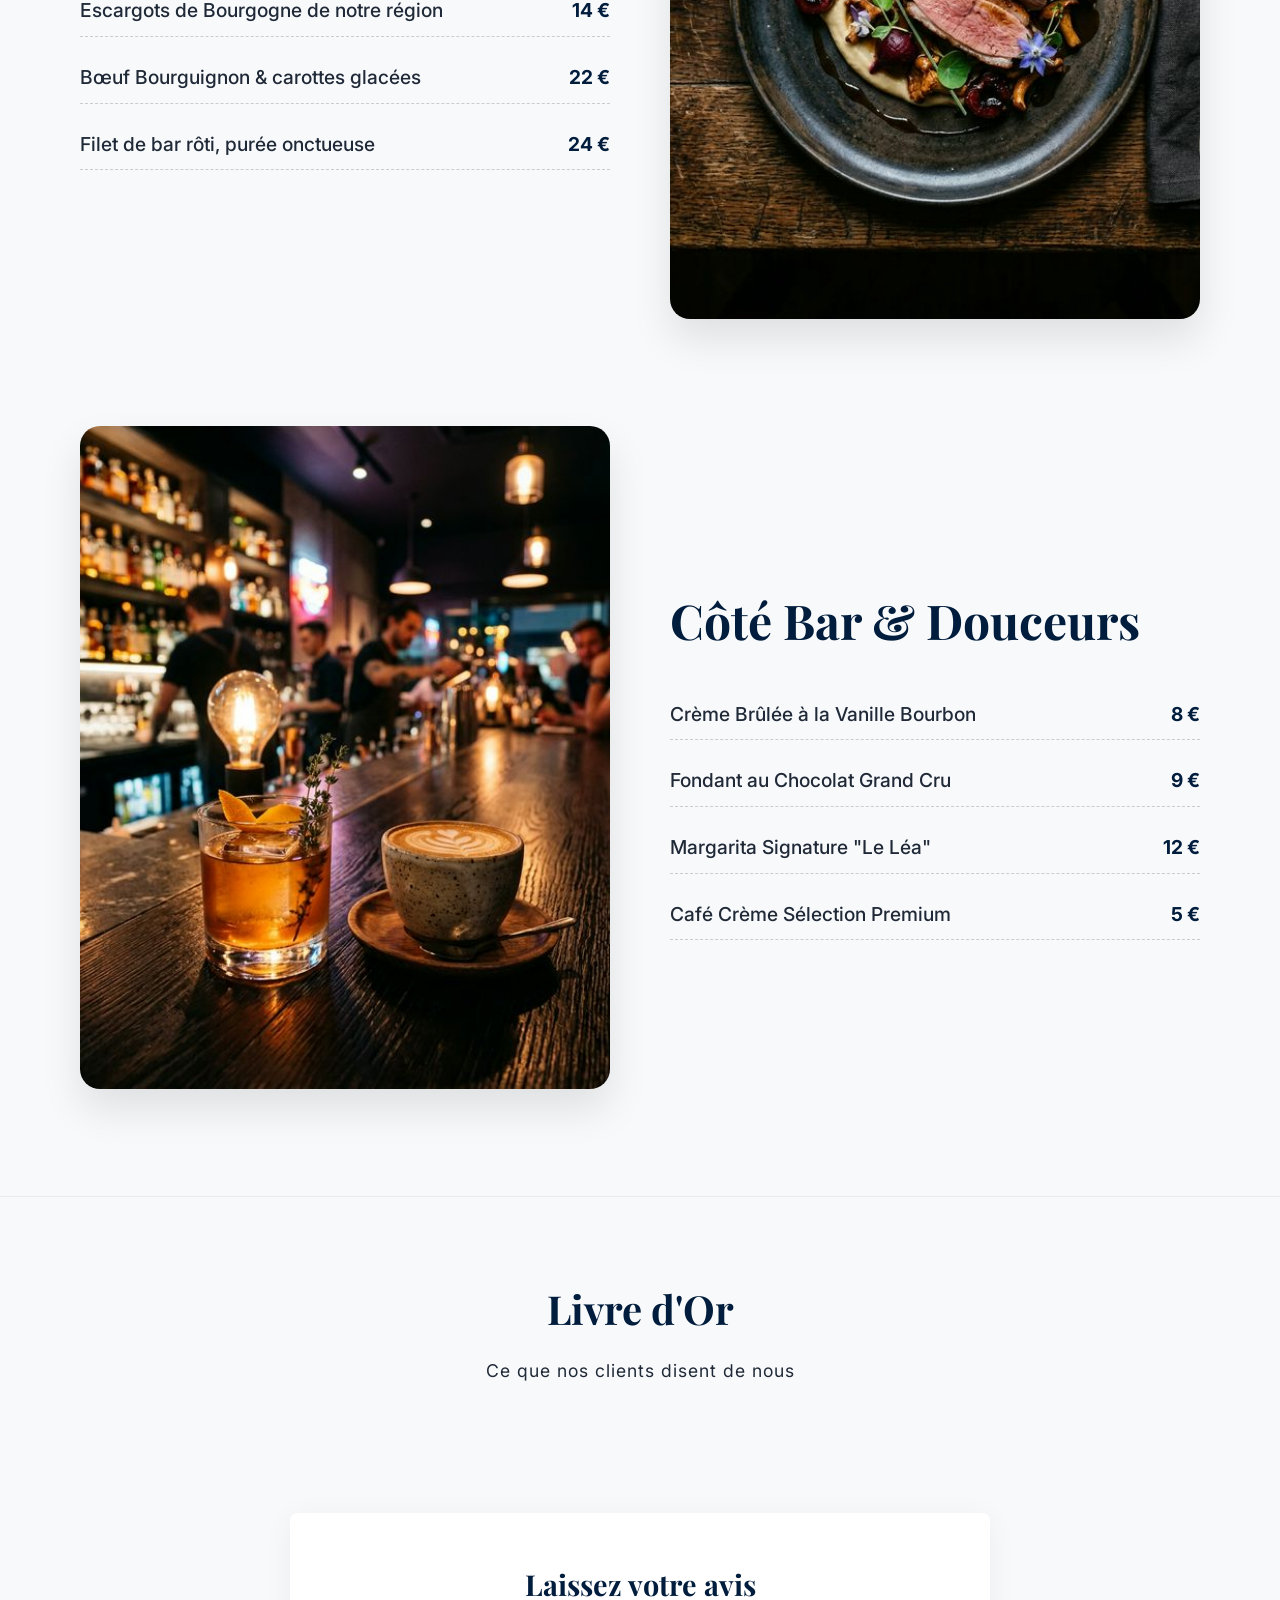
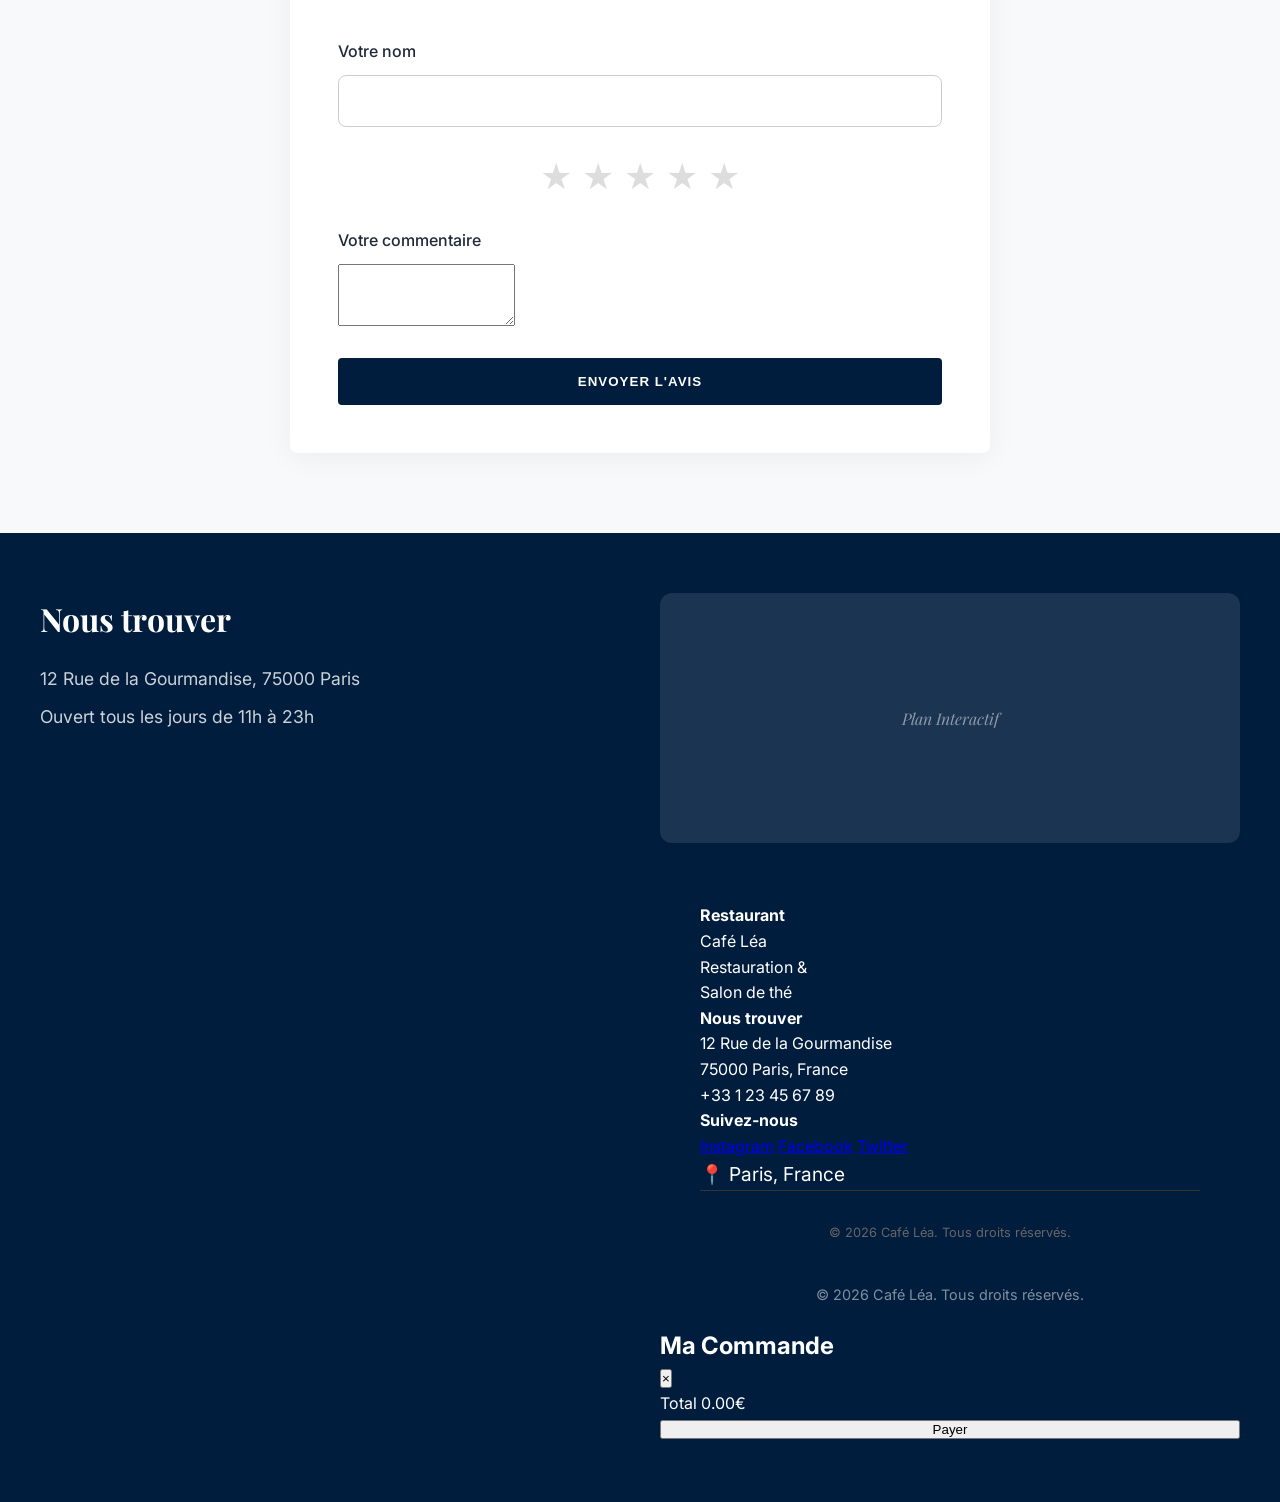
==== commit 4af73e9b: "feat: add reviews and star rating system to homepage" ====
--- a/index.html
+++ b/index.html
@@ -103,10 +103,47 @@
             <div class="grid-image">
                 <img src="images/boissons.png" alt="Cocktails et Desserts">
             </div>
+    </section>
+
+        <!-- Reviews Section -->
+        <section class="reviews-section" id="reviews">
+            <div class="reviews-container">
+                <div class="reviews-header">
+                    <h2 class="section-title" data-i18n="reviews_title">Livre d'Or</h2>
+                    <p class="section-subtitle" data-i18n="reviews_subtitle">Ce que nos clients disent de nous</p>
+                </div>
+                
+                <div class="reviews-grid" id="reviews-grid">
+                    <!-- Javascript will populate existing reviews -->
+                </div>
+
+                <div class="review-form-container reveal">
+                    <h3 data-i18n="reviews_leave">Laissez votre avis</h3>
+                    <form id="review-form">
+                        <div class="form-group">
+                            <label data-i18n="reviews_name">Votre nom</label>
+                            <input type="text" id="review-name" required>
+                        </div>
+                        <div class="form-group">
+                            <div class="star-rating-input" id="star-rating-input">
+                                <span class="star" data-value="1">★</span>
+                                <span class="star" data-value="2">★</span>
+                                <span class="star" data-value="3">★</span>
+                                <span class="star" data-value="4">★</span>
+                                <span class="star" data-value="5">★</span>
+                            </div>
+                            <input type="hidden" id="review-rating" value="0" required>
+                        </div>
+                        <div class="form-group">
+                            <label data-i18n="reviews_comment">Votre commentaire</label>
+                            <textarea id="review-comment" rows="4" required></textarea>
+                        </div>
+                        <button type="submit" class="btn-submit-review" data-i18n="reviews_submit">Envoyer l'avis</button>
+                    </form>
+                </div>
+            </div>
         </section>
-    </main>
-
-    <footer>
+    </main>    <footer>
         <div class="footer-content">
             <div class="footer-info">
                 <h3>Nous trouver</h3>
--- a/style.css
+++ b/style.css
@@ -432,6 +432,136 @@
     transform: translateY(-2px);
 }
 
+/* --- REVIEWS SECTION --- */
+.reviews-section {
+    padding: 5rem 0;
+    background-color: #F8F9FA;
+    border-top: 1px solid #EBEBEB;
+}
+
+.reviews-container {
+    max-width: 1000px;
+    margin: 0 auto;
+    padding: 0 4%;
+}
+
+.reviews-header {
+    text-align: center;
+    margin-bottom: 4rem;
+}
+
+.section-title {
+    font-family: var(--font-heading);
+    font-size: 2.5rem;
+    color: var(--navy);
+    margin-bottom: 1rem;
+}
+
+.section-subtitle {
+    color: var(--text-muted);
+    font-size: 1.1rem;
+    letter-spacing: 1px;
+}
+
+.reviews-grid {
+    display: grid;
+    grid-template-columns: repeat(auto-fill, minmax(300px, 1fr));
+    gap: 2rem;
+    margin-bottom: 4rem;
+}
+
+.review-card {
+    background: white;
+    padding: 2rem;
+    border-radius: 8px;
+    box-shadow: 0 5px 20px rgba(0,0,0,0.03);
+    transition: transform 0.3s ease;
+}
+
+.review-card:hover {
+    transform: translateY(-5px);
+}
+
+.review-card-header {
+    display: flex;
+    justify-content: space-between;
+    align-items: center;
+    margin-bottom: 1rem;
+}
+
+.review-author {
+    font-weight: 600;
+    color: var(--dark);
+}
+
+.review-date {
+    font-size: 0.8rem;
+    color: #999;
+}
+
+.review-stars {
+    color: var(--accent-gold);
+    margin-bottom: 1rem;
+    font-size: 1.1rem;
+}
+
+.review-text {
+    font-size: 0.95rem;
+    color: #555;
+    line-height: 1.6;
+    font-style: italic;
+}
+
+.review-form-container {
+    background: white;
+    padding: 3rem;
+    border-radius: 8px;
+    box-shadow: 0 5px 30px rgba(0,0,0,0.05);
+    max-width: 700px;
+    margin: 0 auto;
+}
+
+.review-form-container h3 {
+    font-family: var(--font-heading);
+    font-size: 1.8rem;
+    margin-bottom: 2rem;
+    color: var(--navy);
+    text-align: center;
+}
+
+.star-rating-input {
+    display: flex;
+    gap: 10px;
+    font-size: 2rem;
+    color: #DDD;
+    cursor: pointer;
+    margin-bottom: 10px;
+    justify-content: center;
+}
+
+.star-rating-input .star:hover,
+.star-rating-input .star.active {
+    color: var(--accent-gold);
+}
+
+.btn-submit-review {
+    width: 100%;
+    background: var(--navy);
+    color: white;
+    border: none;
+    padding: 1rem;
+    font-weight: 600;
+    text-transform: uppercase;
+    letter-spacing: 1px;
+    border-radius: 4px;
+    cursor: pointer;
+    transition: var(--transition);
+}
+
+.btn-submit-review:hover {
+    background: var(--accent-gold);
+}
+
 @media (max-width: 900px) {
 
     .grid-section,
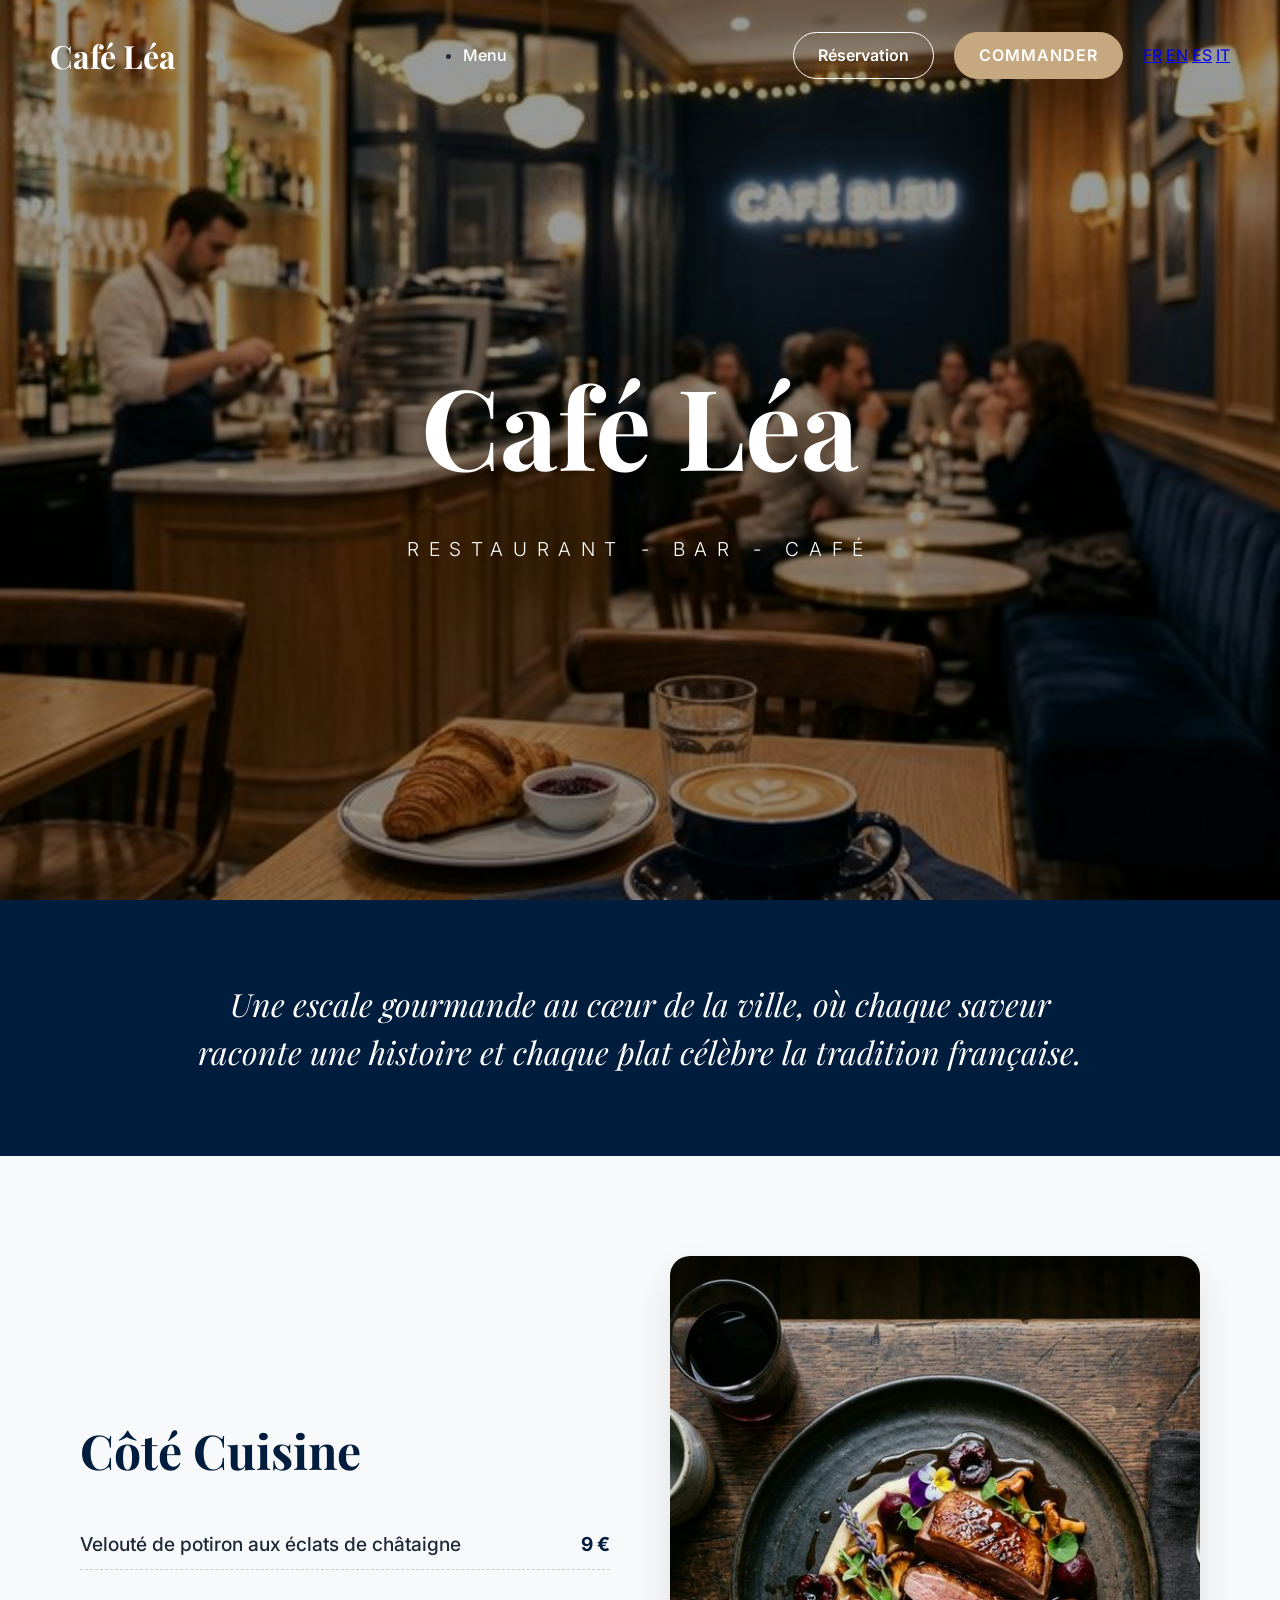
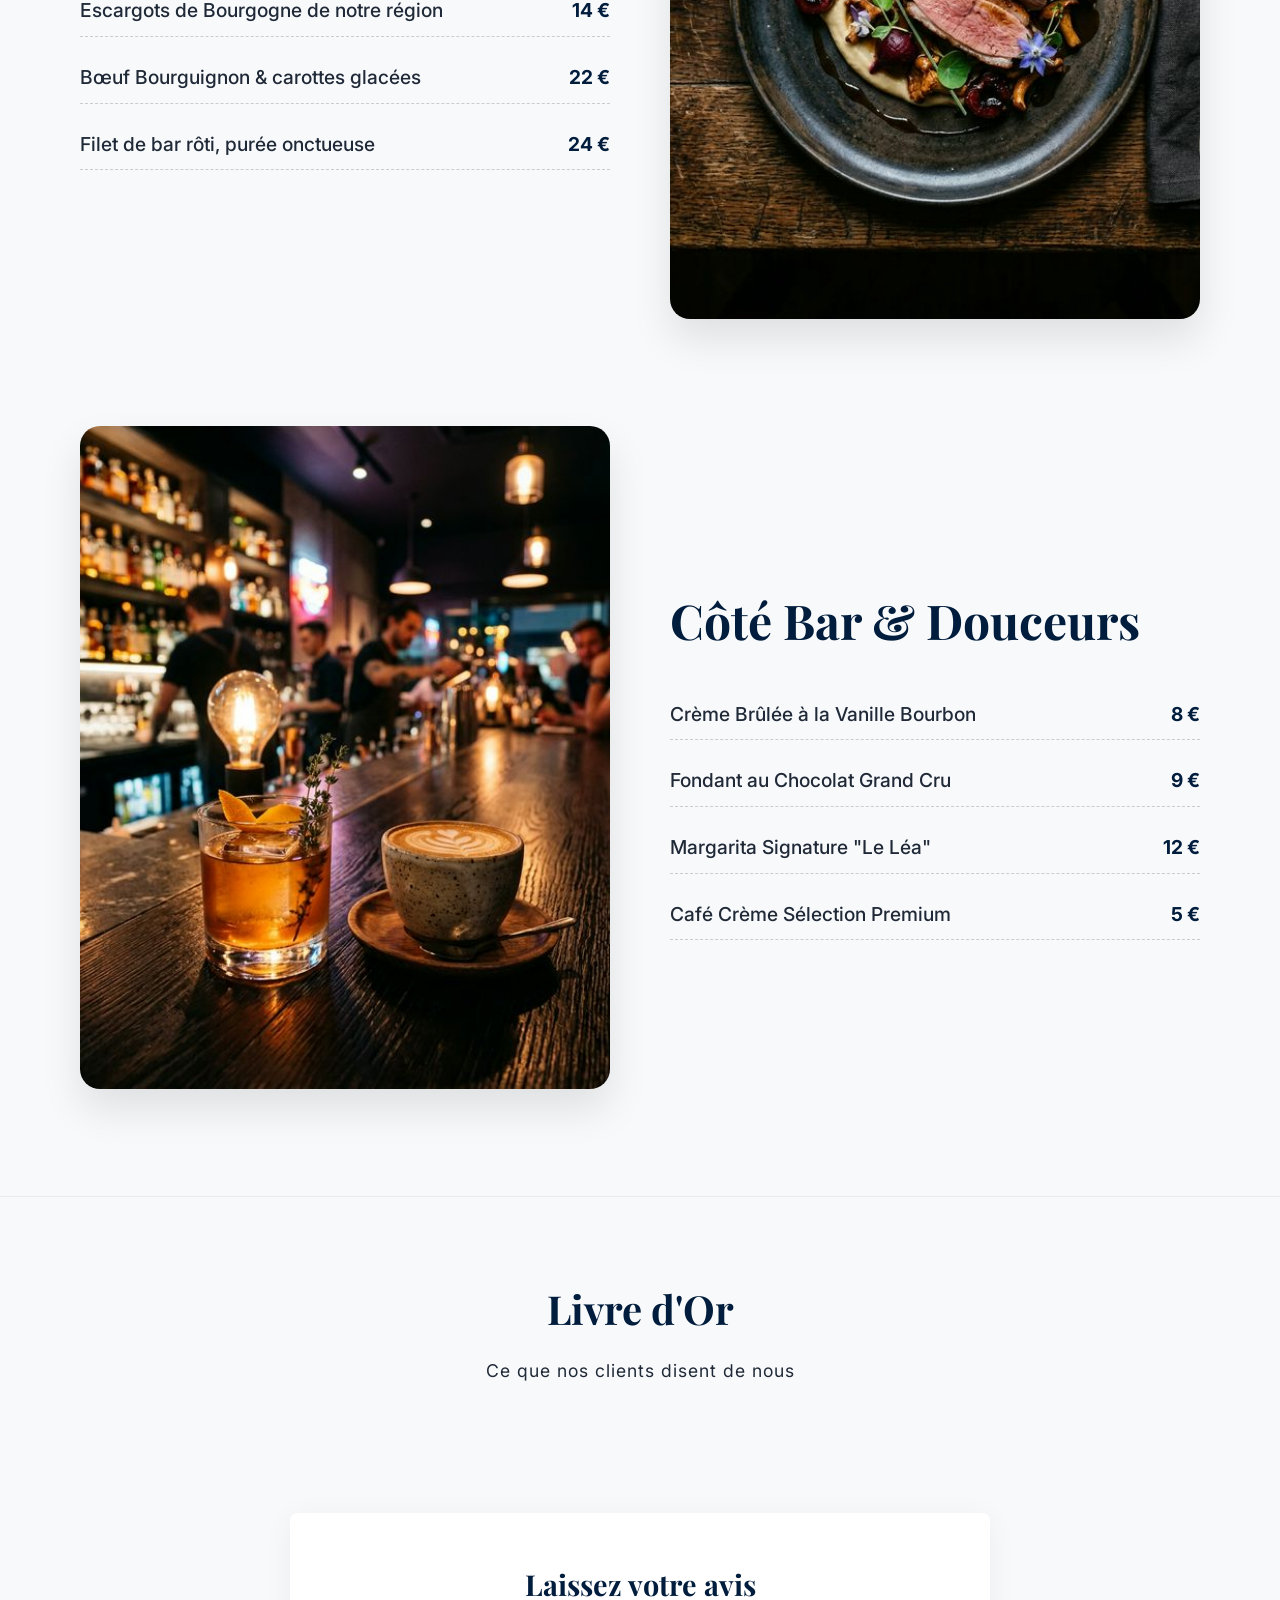
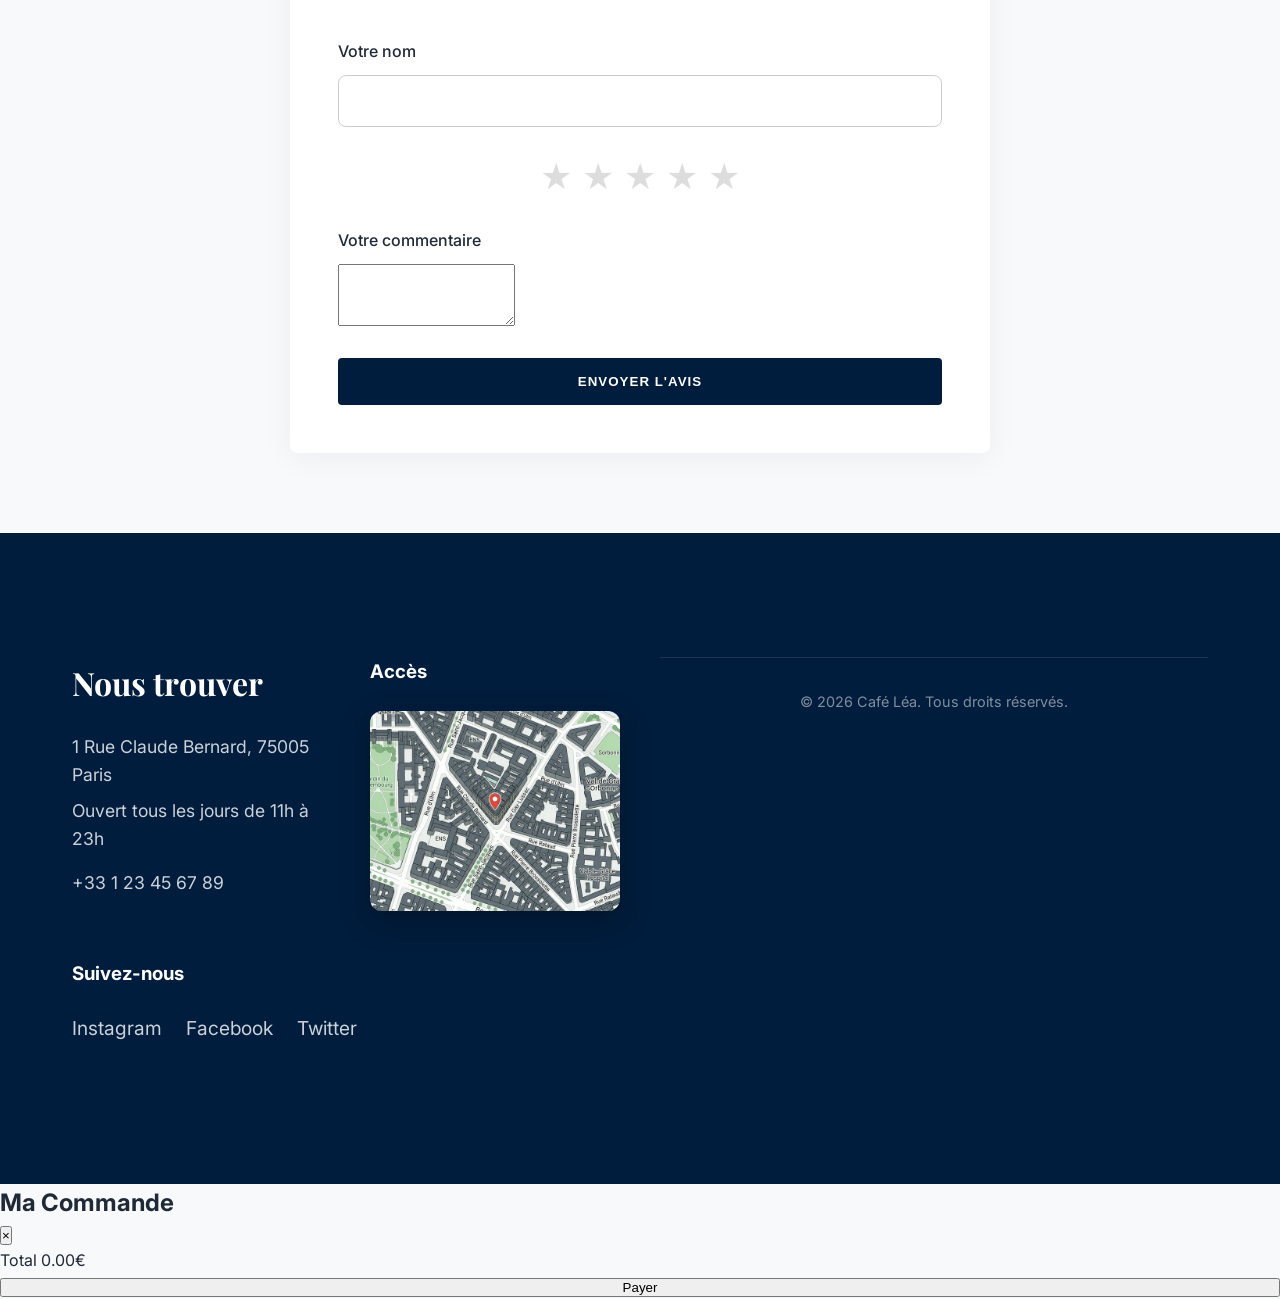
==== commit 82e72b33: "feat(map): updated address to 1 Rue Claude Bernard and added map image" ====
--- a/index.html
+++ b/index.html
@@ -32,12 +32,16 @@
         </div>
     </header>
 
-    <!-- Hero Section -->
     <section class="hero" style="background-image: url('images/hero.png');">
         <div class="hero-overlay"></div>
         <div class="hero-content">
             <h1 class="hero-title">Café Léa</h1>
             <p class="hero-subtitle">RESTAURANT - BAR - CAFÉ</p>
+            <div id="weather-widget" class="weather-widget" style="display: none;">
+                <span id="weather-icon"></span>
+                <span id="weather-temp"></span>
+                <span id="weather-desc"></span>
+            </div>
         </div>
     </section>
 
@@ -143,52 +147,42 @@
                 </div>
             </div>
         </section>
-    </main>    <footer>
-        <div class="footer-content">
-            <div class="footer-info">
-                <h3>Nous trouver</h3>
-                <p>12 Rue de la Gourmandise, 75000 Paris</p>
-                <p>Ouvert tous les jours de 11h à 23h</p>
-            </div>
-            <!-- Map placeholder -->
-            <div class="footer-map">
-                <div class="map-placeholder">Plan Interactif</div>
-                <footer class="footer">
-                    <div class="container">
-                        <div class="footer-grid">
-                            <div class="footer-col reveal">
-                                <h4>Restaurant</h4>
-                                <p>Café Léa</p>
-                                <p>Restauration &<br>Salon de thé</p>
-                            </div>
-                            <div class="footer-col reveal">
-                                <h4>Nous trouver</h4>
-                                <p>12 Rue de la Gourmandise</p>
-                                <p>75000 Paris, France</p>
-                                <p>+33 1 23 45 67 89</p>
-                            </div>
-                            <div class="footer-col reveal">
-                                <h4>Suivez-nous</h4>
-                                <a href="#">Instagram</a>
-                                <a href="#">Facebook</a>
-                                <a href="#">Twitter</a>
-                            </div>
-                            <div class="footer-col reveal">
-                                <div class="footer-map">
-                                    <span
-                                        style="font-family: var(--font-serif); color: var(--accent-gold); font-size: 1.2rem;">📍
-                                        Paris, France</span>
-                                </div>
-                            </div>
-                        </div>
-                        <div style="border-top: 1px solid #333; padding-top: 2rem; text-align: center; color: #666; font-size: 0.8rem;"
-                            data-i18n="footer_rights">
-                            &copy; 2026 Café Léa. Tous droits réservés.
-
-                        </div>
-                    </div>
-                    <p class="copyright">&copy; 2026 Café Léa. Tous droits réservés.</p>
-                </footer>
+    </main>
+
+    <footer class="footer">
+        <div class="footer-content" style="padding: 4rem 2rem 2rem;">
+            <div class="footer-grid" style="display: grid; grid-template-columns: repeat(auto-fit, minmax(250px, 1fr)); gap: 3rem; margin-bottom: 3rem;">
+                <div class="footer-col reveal">
+                    <div class="footer-info">
+                        <h3 data-i18n="find_us" style="color: var(--accent-gold); margin-bottom: 1.5rem;">Nous trouver</h3>
+                        <p data-i18n="info_address" style="font-size: 1.1rem; margin-bottom: 0.5rem;">1 Rue Claude Bernard, 75005 Paris</p>
+                        <p style="opacity: 0.8;">Ouvert tous les jours de 11h à 23h</p>
+                        <p style="opacity: 0.8; margin-top: 1rem;">+33 1 23 45 67 89</p>
+                    </div>
+                </div>
+                
+                <div class="footer-col reveal">
+                    <h3 style="color: var(--accent-gold); margin-bottom: 1.5rem;">Accès</h3>
+                    <div class="footer-map" style="border-radius: 12px; overflow: hidden; height: 200px; box-shadow: 0 10px 30px rgba(0,0,0,0.3);">
+                        <img src="images/map.png" alt="Plan d'accès" style="width: 100%; height: 100%; object-fit: cover;">
+                    </div>
+                </div>
+
+                <div class="footer-col reveal">
+                    <h3 style="color: var(--accent-gold); margin-bottom: 1.5rem;">Suivez-nous</h3>
+                    <div style="display: flex; gap: 1.5rem; font-size: 1.2rem;">
+                        <a href="#" style="color: white; text-decoration: none; opacity: 0.8;">Instagram</a>
+                        <a href="#" style="color: white; text-decoration: none; opacity: 0.8;">Facebook</a>
+                        <a href="#" style="color: white; text-decoration: none; opacity: 0.8;">Twitter</a>
+                    </div>
+                </div>
+            </div>
+            
+            <div style="border-top: 1px solid rgba(255,255,255,0.1); padding-top: 2rem; text-align: center; color: rgba(255,255,255,0.5); font-size: 0.9rem;" data-i18n="footer_rights">
+                &copy; 2026 Café Léa. Tous droits réservés.
+            </div>
+        </div>
+    </footer>
 
                 <script src="app.js">
                 </script>
--- a/style.css
+++ b/style.css
@@ -52,11 +52,30 @@
     text-decoration: none;
     font-size: 1rem;
     font-weight: 500;
-    transition: var(--transition);
+    position: relative;
+    padding-bottom: 5px;
+    transition: color 0.3s ease;
+}
+
+.nav-link::after {
+    content: '';
+    position: absolute;
+    width: 0;
+    height: 2px;
+    bottom: 0;
+    left: 50%;
+    background-color: var(--accent-gold);
+    transition: all 0.3s ease;
+    transform: translateX(-50%);
+}
+
+.nav-link:hover::after,
+.nav-link.active::after {
+    width: 100%;
 }
 
 .nav-link:hover {
-    opacity: 0.8;
+    color: var(--accent-gold);
 }
 
 .nav-btn-reservation {
@@ -144,6 +163,34 @@
     letter-spacing: 0.5em;
     font-weight: 300;
     text-transform: uppercase;
+}
+
+/* Weather Widget */
+.weather-widget {
+    margin-top: 30px;
+    display: inline-flex;
+    align-items: center;
+    gap: 10px;
+    background: rgba(255, 255, 255, 0.15);
+    backdrop-filter: blur(8px);
+    -webkit-backdrop-filter: blur(8px);
+    padding: 12px 25px;
+    border-radius: 50px;
+    border: 1px solid rgba(255, 255, 255, 0.2);
+    font-size: 0.95rem;
+    font-weight: 500;
+    letter-spacing: 1px;
+    text-transform: uppercase;
+    animation: fadeIn 1.5s ease;
+}
+
+#weather-icon {
+    font-size: 1.3rem;
+}
+
+@keyframes fadeIn {
+    from { opacity: 0; transform: translateY(10px); }
+    to { opacity: 1; transform: translateY(0); }
 }
 
 /* Info Band */
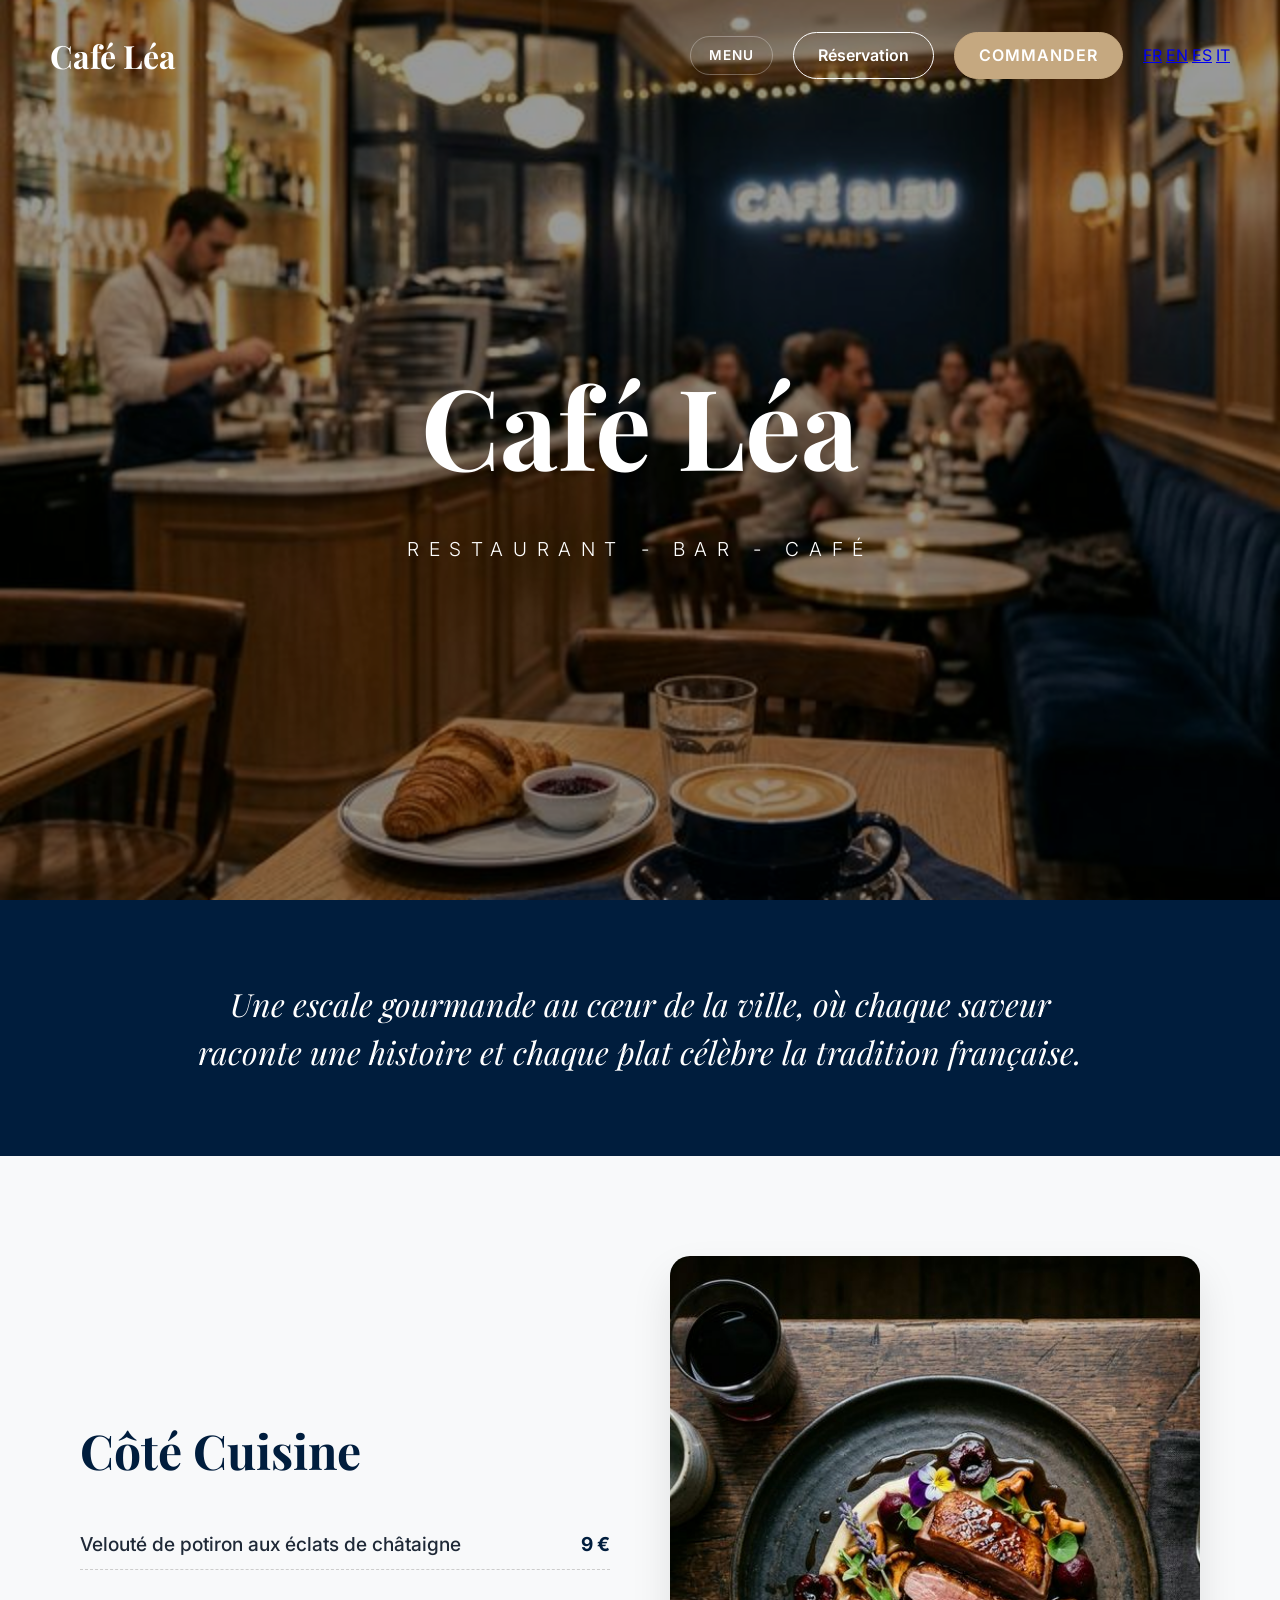
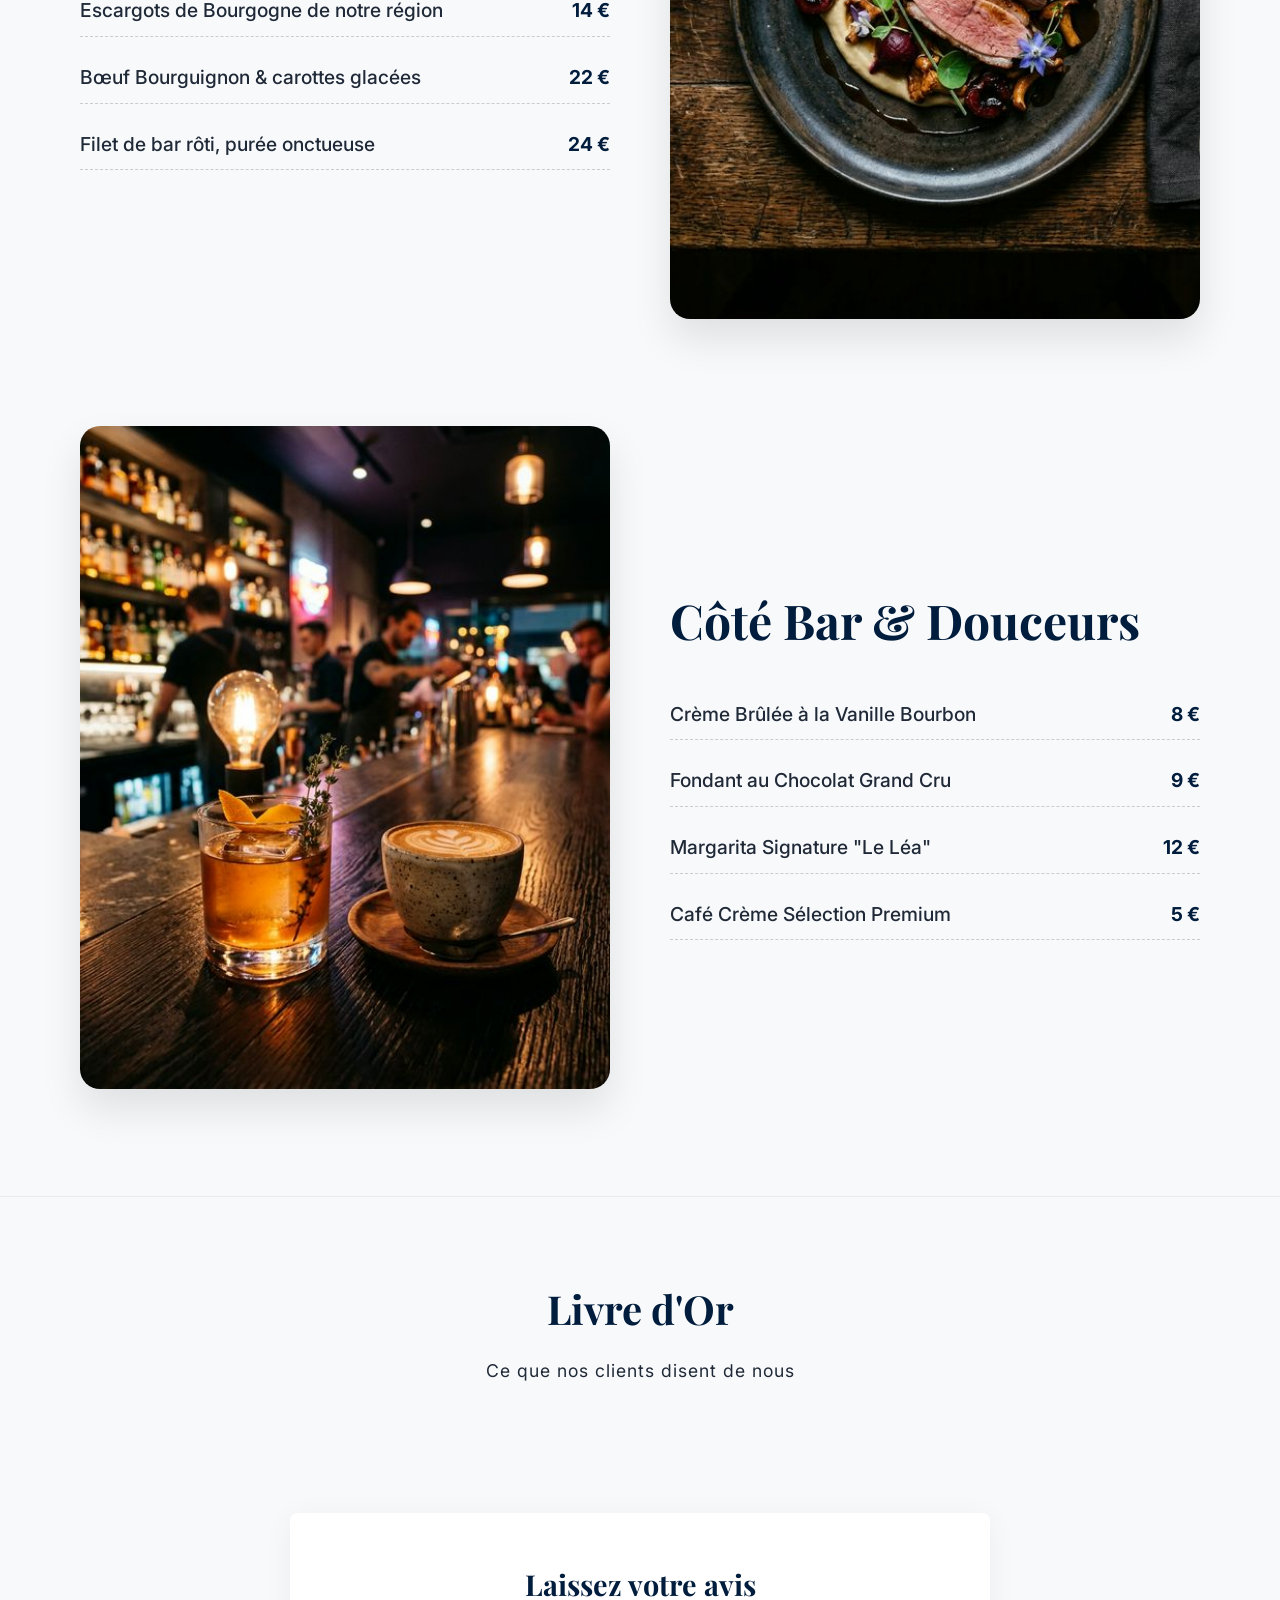
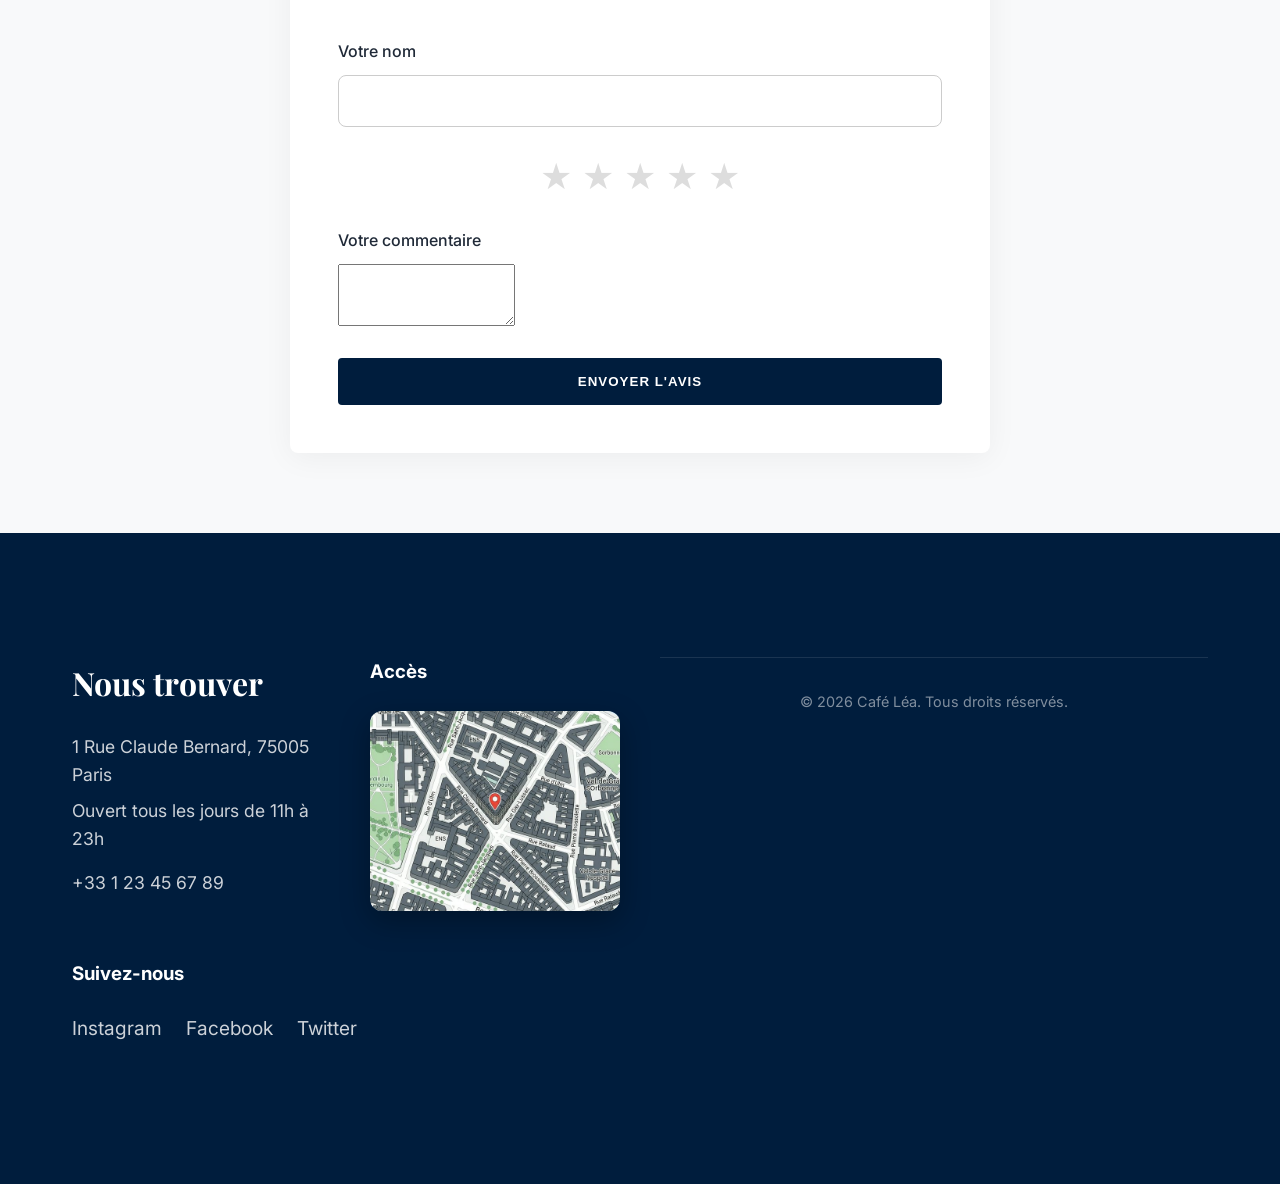
==== commit c9953b2a: "style(header): upgraded Menu link to premium button" ====
--- a/index.html
+++ b/index.html
@@ -15,14 +15,11 @@
     <!-- Header Navigation -->
     <header class="top-nav">
         <div class="logo">Café Léa</div>
-        <nav>
-            <ul>
-                <li><a href="menu.html" data-i18n="nav_menu" class="nav-link">Menu</a></li>
-            </ul>
-        </nav>
         <div class="header-actions" style="display: flex; align-items: center; gap: 20px;">
+            <a href="menu.html" class="nav-btn-menu" data-i18n="nav_menu">Menu</a>
             <a href="reservation.html" class="nav-btn-reservation" data-i18n="nav_reservation">Réservation</a>
             <a href="commander.html" class="nav-btn-order" data-i18n="nav_order">Commander</a>
+
             <div class="lang-switcher">
                 <a href="#" class="lang-btn" data-lang="fr">FR</a>
                 <a href="#" class="lang-btn" data-lang="en">EN</a>
@@ -186,27 +183,9 @@
 
                 <script src="app.js">
                 </script>
-                <!-- Cart Modal -->
-                <div id="cart-modal-overlay" class="cart-modal-overlay">
-                    <div class="cart-modal">
-                        <div class="cart-modal-header">
-                            <h2 data-i18n="cart_title">Ma Commande</h2>
-                            <button class="close-cart" id="close-cart-btn">&times;</button>
-                        </div>
-                        <div id="cart-items-list" class="cart-items-list">
-                            <!-- Items will be injected here -->
-                        </div>
-                        <div class="cart-modal-footer">
-                            <div class="cart-modal-total">
-                                <span data-i18n="total_label">Total</span>
-                                <span id="modal-total">0.00€</span>
-                            </div>
-                            <button class="btn btn-primary" style="width: 100%;" data-i18n="cart_pay">Payer</button>
-                        </div>
-                    </div>
-                </div>
 
                 <script src="script.js"></script>
+
 
 </body>
 
--- a/style.css
+++ b/style.css
@@ -45,6 +45,25 @@
     display: flex;
     align-items: center;
     gap: 30px;
+}
+
+.nav-btn-menu {
+    color: #FFF;
+    text-decoration: none;
+    font-size: 0.85rem;
+    font-weight: 600;
+    text-transform: uppercase;
+    letter-spacing: 1px;
+    padding: 8px 18px;
+    border: 1px solid rgba(255,255,255,0.3);
+    border-radius: 30px;
+    transition: var(--transition);
+}
+
+.nav-btn-menu:hover {
+    background: rgba(255,255,255,0.1);
+    border-color: #FFF;
+    transform: translateY(-2px);
 }
 
 .nav-link {
@@ -116,15 +135,19 @@
 /* Adjust dark/scrolled header text colors */
 .scrolled .nav-link, 
 .scrolled .nav-btn-reservation,
+.scrolled .nav-btn-menu,
 .scrolled .logo,
 .scrolled .lang-btn {
     color: var(--dark);
 }
-.scrolled .nav-btn-reservation {
+.scrolled .nav-btn-reservation,
+.scrolled .nav-btn-menu {
+    border-color: rgba(0,0,0,0.2);
+}
+.scrolled .nav-btn-reservation:hover,
+.scrolled .nav-btn-menu:hover {
+    background: rgba(0,0,0,0.05);
     border-color: var(--dark);
-}
-.scrolled .nav-btn-reservation:hover {
-    background: rgba(0,0,0,0.05);
 }
 
 /* Hero Section */
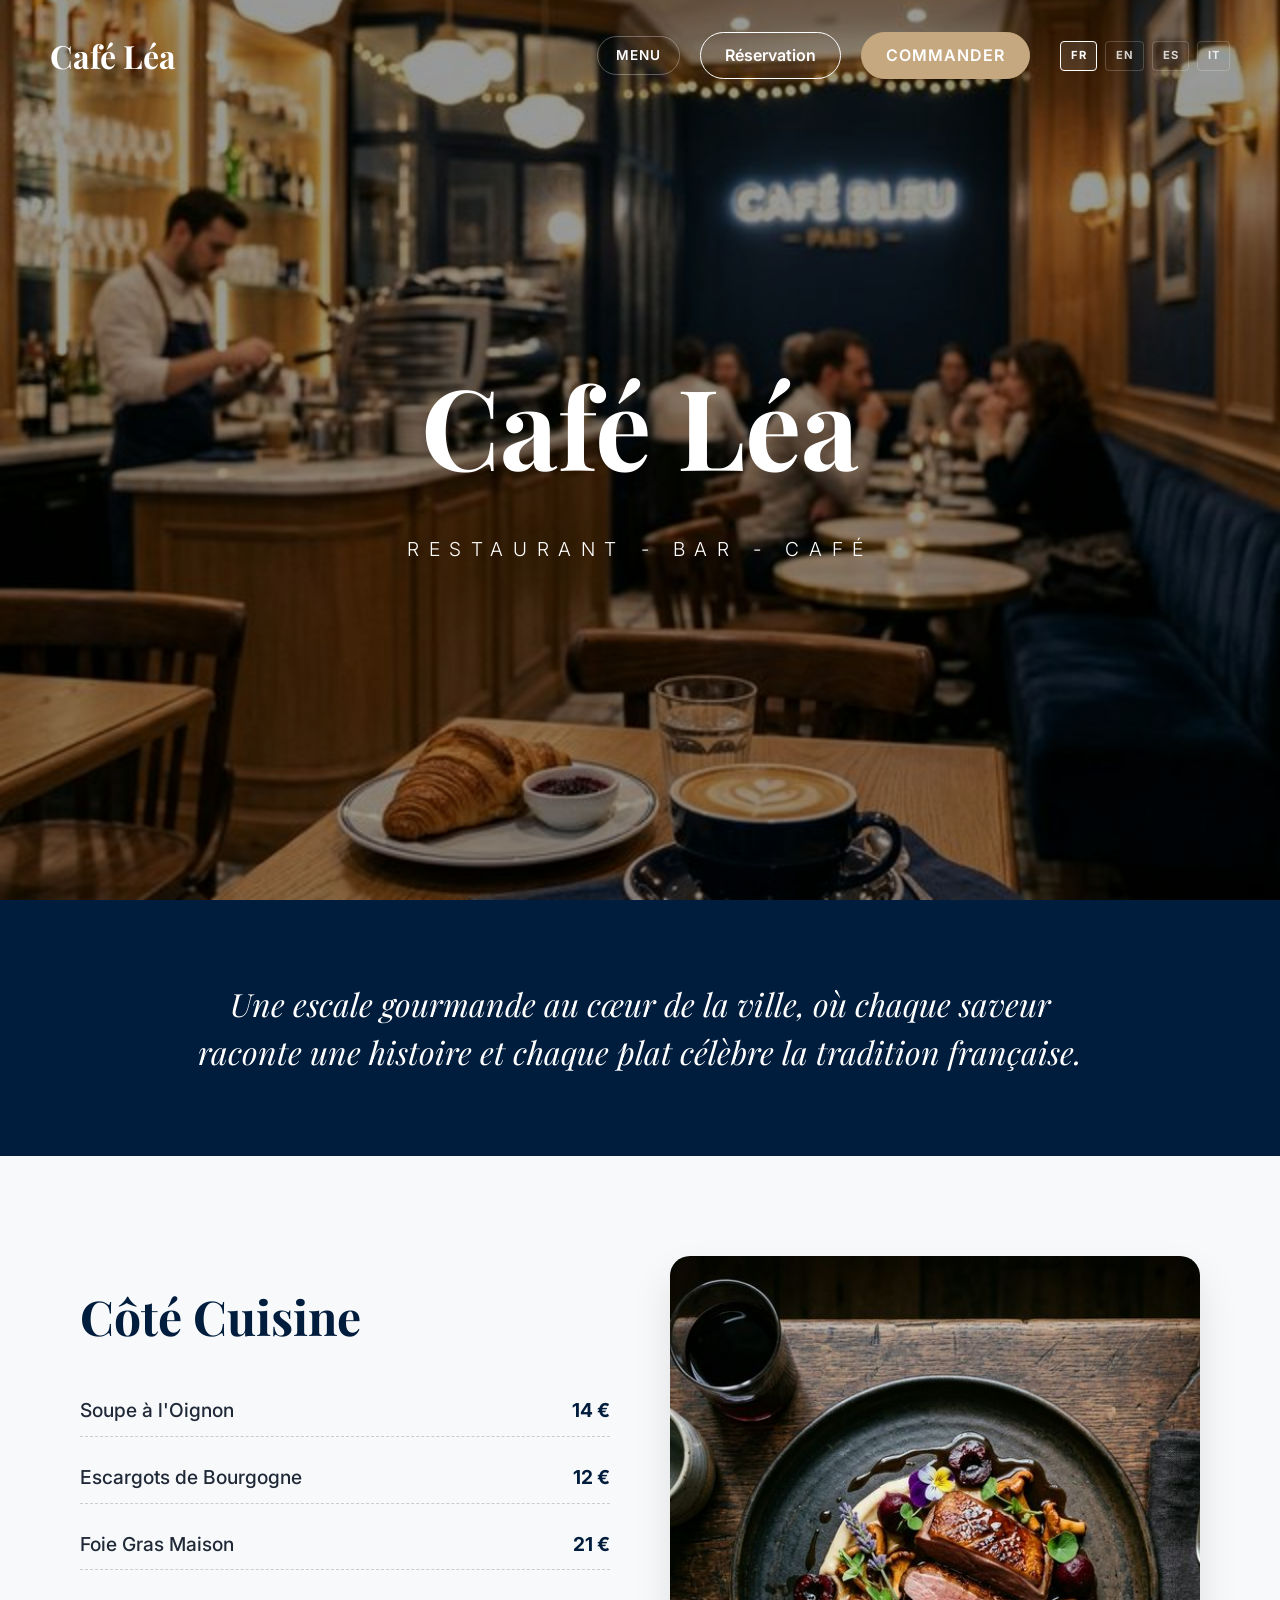
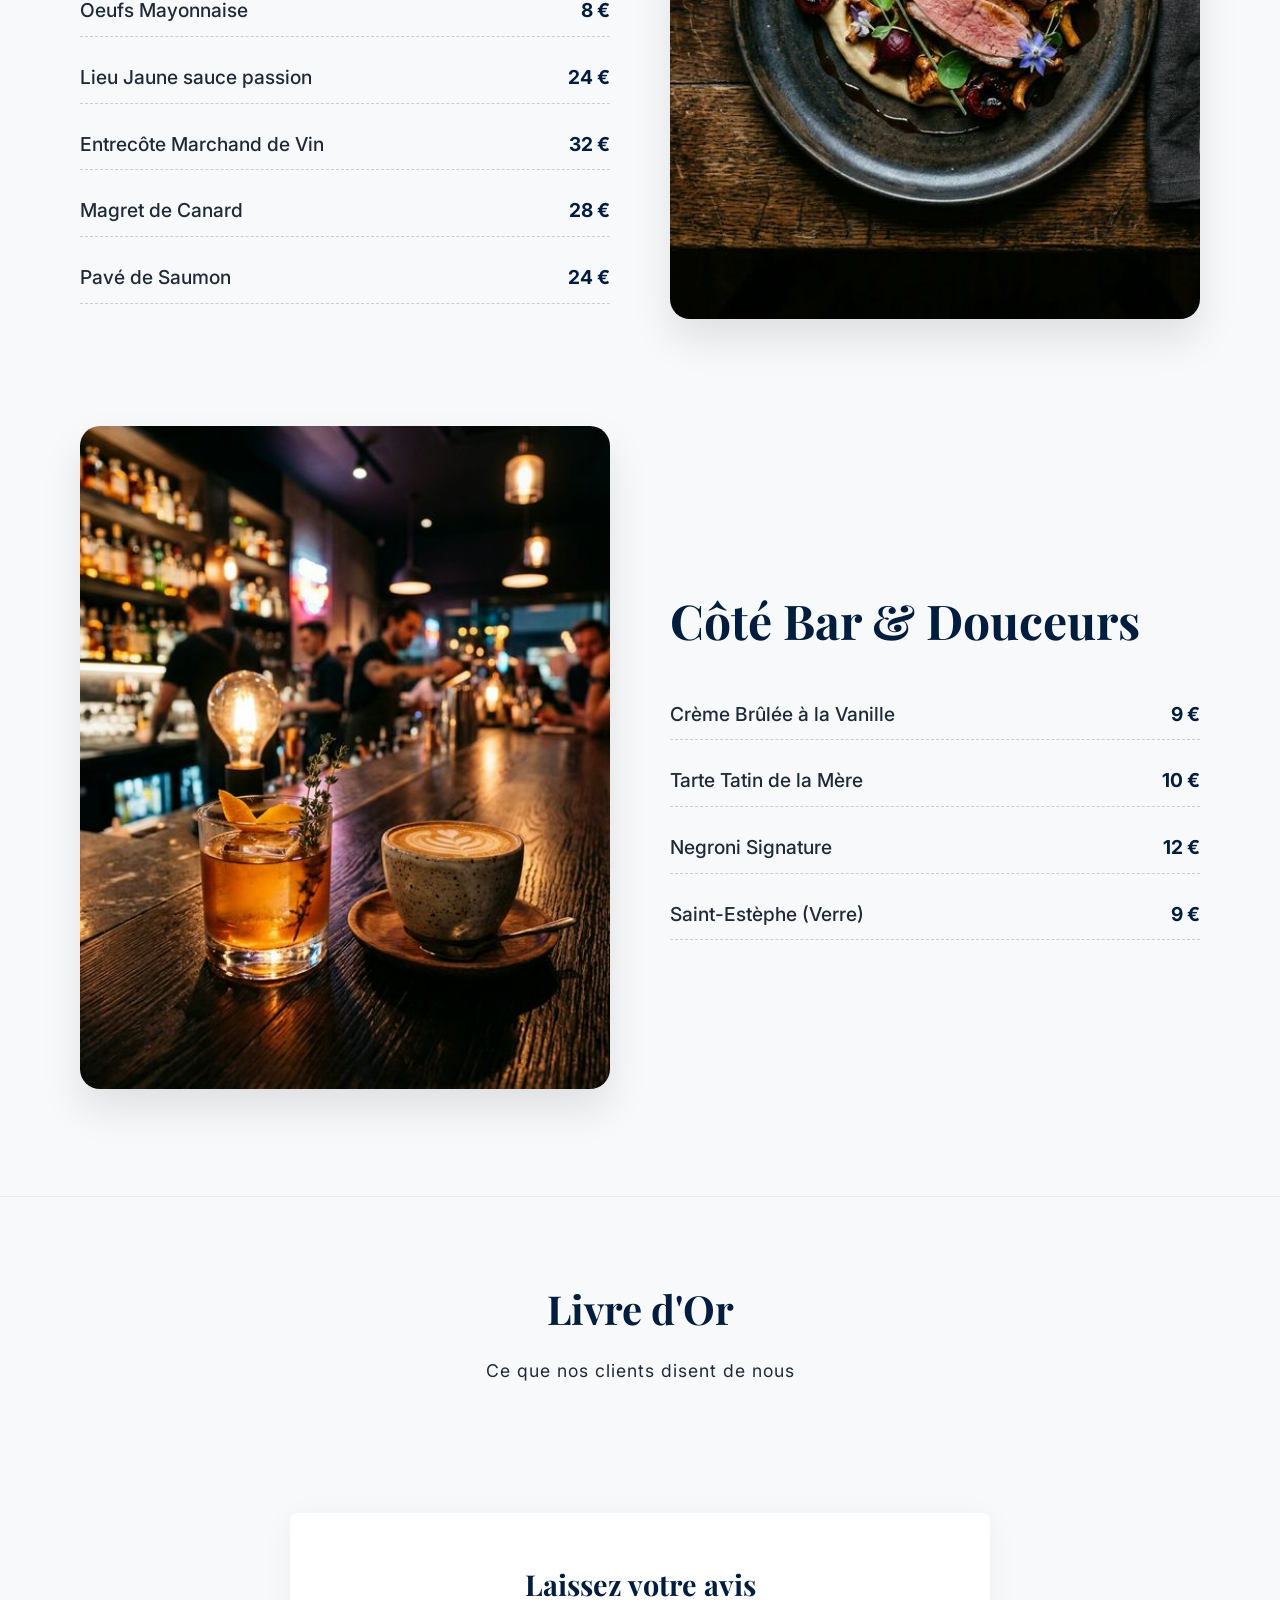
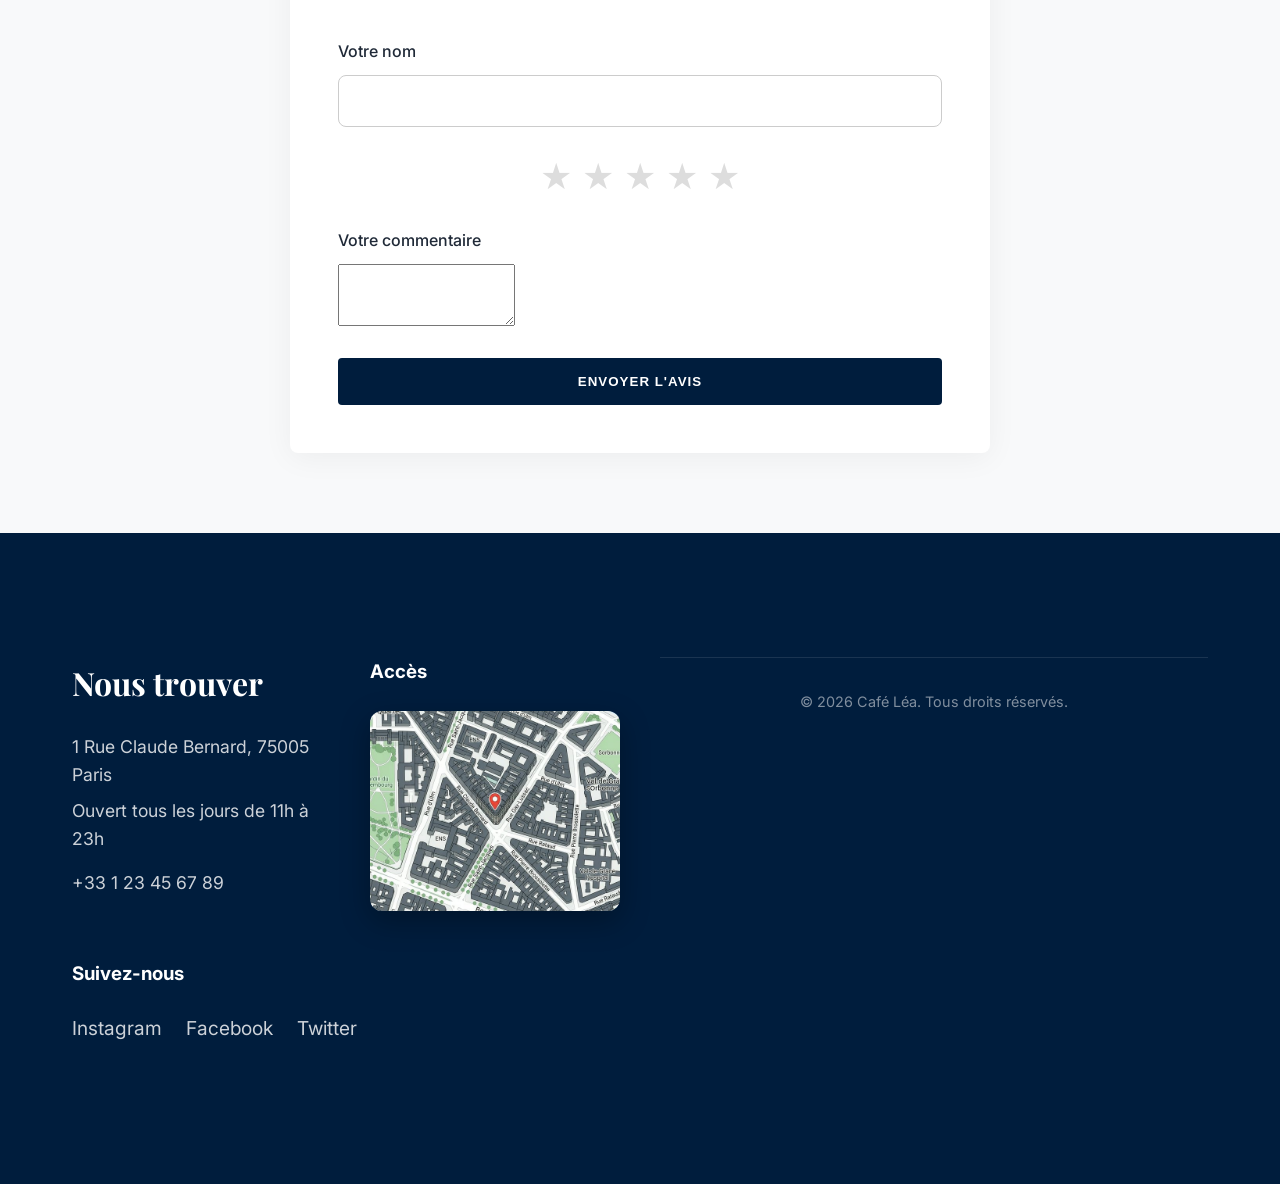
==== commit b0f72283: "Initial Next.js setup" ====
--- a/index.html
+++ b/index.html
@@ -56,19 +56,35 @@
                 <h2>Côté Cuisine</h2>
                 <div class="menu-list">
                     <div class="menu-item">
-                        <span class="item-name">Velouté de potiron aux éclats de châtaigne</span>
-                        <span class="item-price">9 €</span>
-                    </div>
-                    <div class="menu-item">
-                        <span class="item-name">Escargots de Bourgogne de notre région</span>
+                        <span class="item-name" data-i18n="item_soupe_title">Soupe à l'Oignon</span>
                         <span class="item-price">14 €</span>
                     </div>
                     <div class="menu-item">
-                        <span class="item-name">Bœuf Bourguignon & carottes glacées</span>
-                        <span class="item-price">22 €</span>
-                    </div>
-                    <div class="menu-item">
-                        <span class="item-name">Filet de bar rôti, purée onctueuse</span>
+                        <span class="item-name" data-i18n="item_escargots_title">Escargots de Bourgogne</span>
+                        <span class="item-price">12 €</span>
+                    </div>
+                    <div class="menu-item">
+                        <span class="item-name" data-i18n="item_foie_title">Foie Gras Maison</span>
+                        <span class="item-price">21 €</span>
+                    </div>
+                    <div class="menu-item">
+                        <span class="item-name" data-i18n="item_oeufs_title">Oeufs Mayonnaise</span>
+                        <span class="item-price">8 €</span>
+                    </div>
+                    <div class="menu-item">
+                        <span class="item-name" data-i18n="item_lieu_title">Lieu Jaune sauce passion</span>
+                        <span class="item-price">24 €</span>
+                    </div>
+                    <div class="menu-item">
+                        <span class="item-name" data-i18n="item_entrecote_title">Entrecôte Marchand de Vin</span>
+                        <span class="item-price">32 €</span>
+                    </div>
+                    <div class="menu-item">
+                        <span class="item-name" data-i18n="item_magret_title">Magret de Canard</span>
+                        <span class="item-price">28 €</span>
+                    </div>
+                    <div class="menu-item">
+                        <span class="item-name" data-i18n="item_saumon_pave_title">Pavé de Saumon</span>
                         <span class="item-price">24 €</span>
                     </div>
                 </div>
@@ -84,22 +100,23 @@
                 <h2>Côté Bar & Douceurs</h2>
                 <div class="menu-list">
                     <div class="menu-item">
-                        <span class="item-name">Crème Brûlée à la Vanille Bourbon</span>
-                        <span class="item-price">8 €</span>
-                    </div>
-                    <div class="menu-item">
-                        <span class="item-name">Fondant au Chocolat Grand Cru</span>
+                        <span class="item-name" data-i18n="item_creme_title">Crème Brûlée à la Vanille</span>
                         <span class="item-price">9 €</span>
                     </div>
                     <div class="menu-item">
-                        <span class="item-name">Margarita Signature "Le Léa"</span>
+                        <span class="item-name" data-i18n="item_tatin_title">Tarte Tatin de la Mère</span>
+                        <span class="item-price">10 €</span>
+                    </div>
+                    <div class="menu-item">
+                        <span class="item-name" data-i18n="item_negroni_title">Negroni Signature</span>
                         <span class="item-price">12 €</span>
                     </div>
                     <div class="menu-item">
-                        <span class="item-name">Café Crème Sélection Premium</span>
-                        <span class="item-price">5 €</span>
-                    </div>
-                </div>
+                        <span class="item-name" data-i18n="item_vin_title">Saint-Estèphe (Verre)</span>
+                        <span class="item-price">9 €</span>
+                    </div>
+                </div>
+
             </div>
             <div class="grid-image">
                 <img src="images/boissons.png" alt="Cocktails et Desserts">
--- a/style.css
+++ b/style.css
@@ -132,6 +132,33 @@
     transform: translateY(-2px);
 }
 
+/* Language Switcher */
+.lang-switcher {
+    display: flex;
+    gap: 8px;
+    margin-left: 10px;
+    align-items: center;
+}
+
+.lang-btn {
+    text-decoration: none;
+    font-size: 0.7rem;
+    font-weight: 700;
+    padding: 5px 10px;
+    border: 1px solid rgba(255,255,255,0.2);
+    border-radius: 4px;
+    color: rgba(255,255,255,0.8);
+    transition: var(--transition);
+    text-transform: uppercase;
+    letter-spacing: 0.5px;
+}
+
+.lang-btn:hover, .lang-btn.active {
+    color: #FFF;
+    border-color: #FFF;
+    background: rgba(255,255,255,0.1);
+}
+
 /* Adjust dark/scrolled header text colors */
 .scrolled .nav-link, 
 .scrolled .nav-btn-reservation,
@@ -139,6 +166,15 @@
 .scrolled .logo,
 .scrolled .lang-btn {
     color: var(--dark);
+}
+
+.scrolled .lang-btn {
+    border-color: rgba(0,0,0,0.1);
+}
+
+.scrolled .lang-btn:hover, .scrolled .lang-btn.active {
+    border-color: var(--dark);
+    background: rgba(0,0,0,0.05);
 }
 .scrolled .nav-btn-reservation,
 .scrolled .nav-btn-menu {
